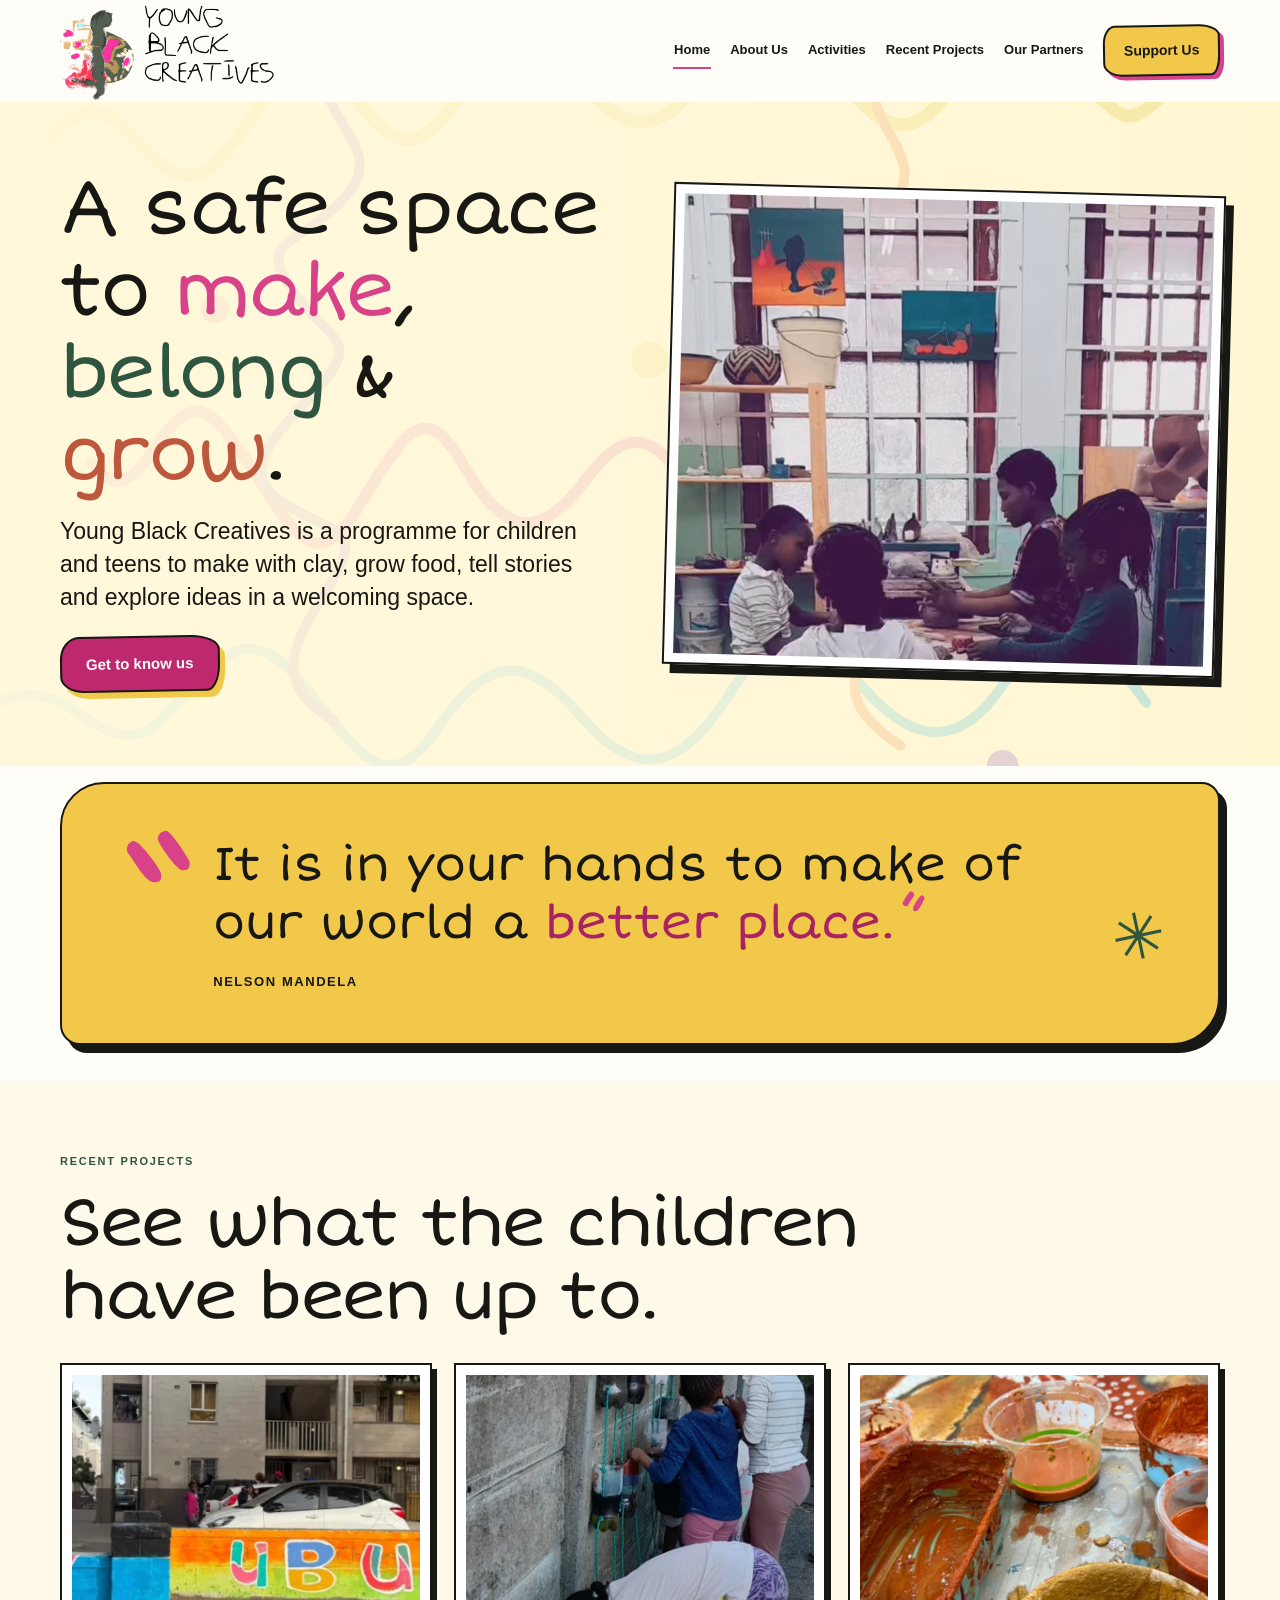
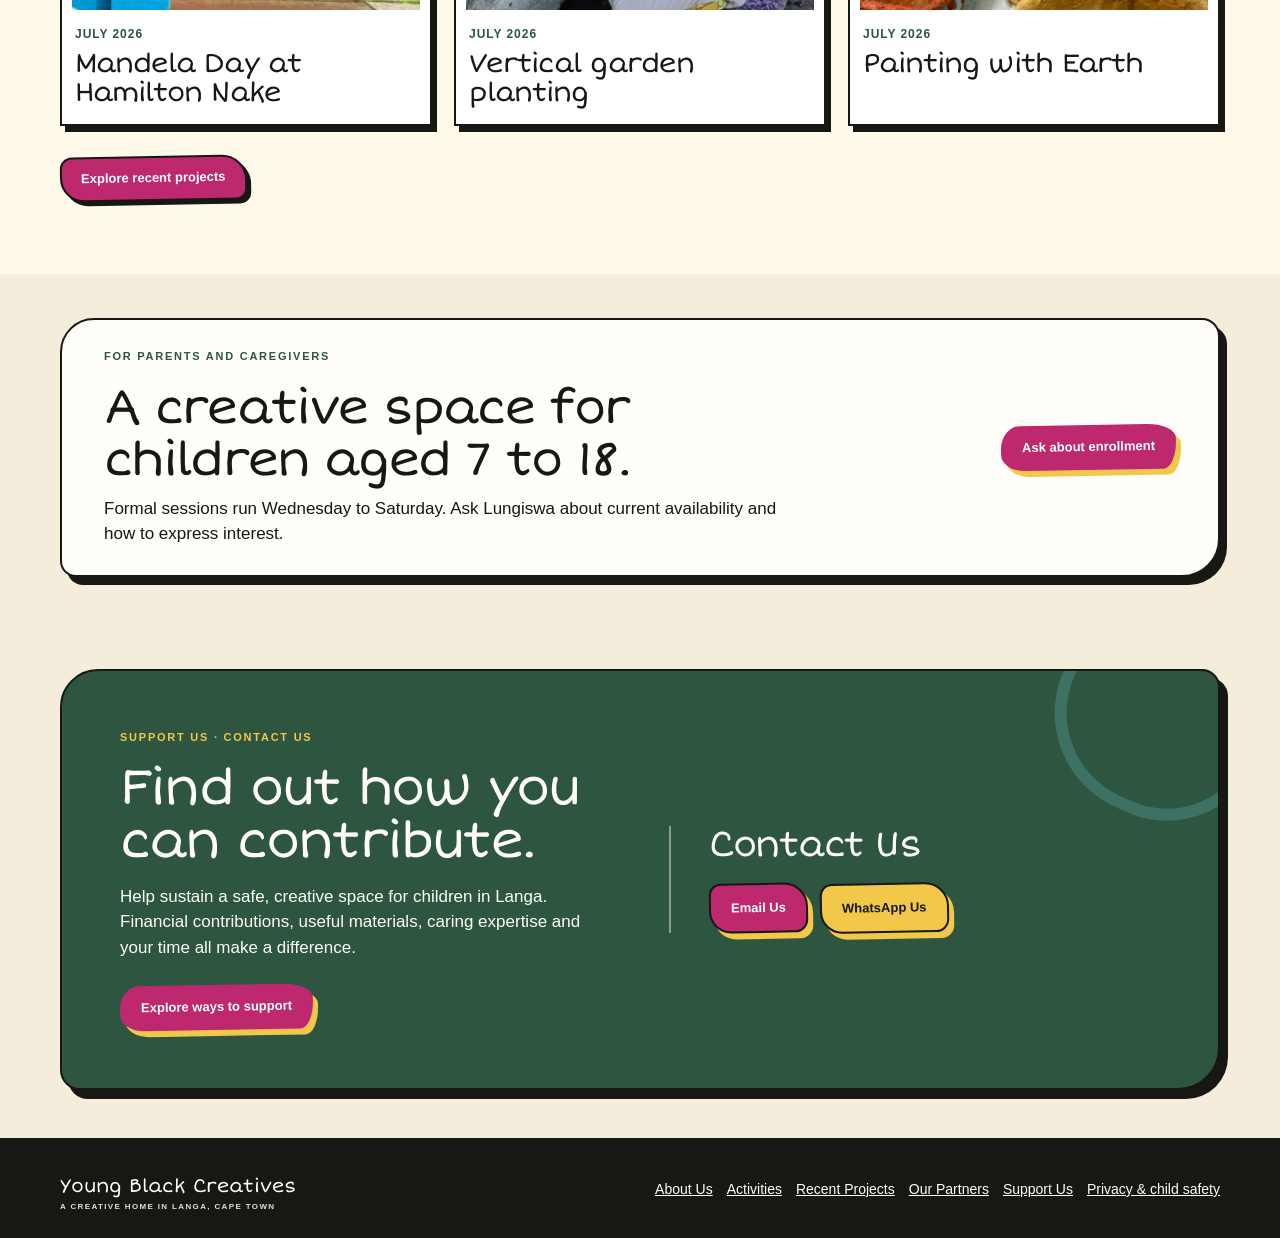
==== render-site/index.html @ 7b55ca9e "Improve child safety, access and family pathways" ====
<!doctype html>
<html lang="en">
<head>
<meta charset="utf-8">
<meta name="viewport" content="width=device-width, initial-scale=1">
<meta name="description" content="Young Black Creatives is a creative programme for children in Langa, Cape Town, exploring clay, gardening, art and storytelling.">
<meta name="theme-color" content="#fffdf7">
<title>A creative home in Langa | Young Black Creatives</title>
<link rel="stylesheet" href="site.css">
</head>
<body>
<a class="skip-link" href="#main-content">Skip to main content</a>
<header class="site-header">
<div class="wrap header-inner">
<a class="brand" href="/" aria-label="Young Black Creatives home"><img class="brand-logo" src="assets/young-black-creatives-logo.png" alt="Young Black Creatives"></a>
<nav class="nav" aria-label="Main navigation"><a class="nav-home" href="index.html" aria-label="Home" aria-current="page">Home</a>
<a href="about-us.html">About Us</a><a href="activities.html">Activities</a><a href="recent-projects.html">Recent Projects</a><a href="our-partners.html">Our Partners</a><a class="nav-cta" href="support-us.html">Support Us</a>
</nav>
</div>
</header>
<main id="main-content">
<section class="hero home-hero">
<div class="wrap hero-grid">
<div>

<h1>A safe space to <span class="make">make</span>, <span class="belong">belong</span> &amp; <span class="grow">grow</span>.</h1>
<p class="hero-lede">Young Black Creatives is a programme for children and teens to make with clay, grow food, tell stories and explore ideas in a welcoming space.</p>
<div class="button-row"><a class="button home-primary" href="about-us.html">Get to know us</a></div>
</div>
<figure class="home-feature-photo"><img src="assets/images/grounded-practice-studio.jpg" alt="Children working together on artwork around a studio table"></figure>
</div>
</section>
<section class="mandela-quote-section"><div class="wrap"><div class="mandela-quote-card"><span class="mandela-quote-mark" aria-hidden="true">“</span><blockquote><p>It is in your hands to make of our world a <span>better place.</span><span class="mandela-quote-end" aria-hidden="true">”</span></p><cite>Nelson Mandela</cite></blockquote><span class="mandela-quote-spark" aria-hidden="true">✳</span></div></div></section>
<section class="section home-projects">
<div class="wrap">
<p class="eyebrow">Recent projects</p>
<h2 class="section-title">See what the children have been up to.</h2>
<div class="home-project-grid">
<a class="home-project-card" href="recent-projects.html#mandela-day-2026">
<img src="assets/images/langa-community-mural.jpg" alt="Colorful UBU mural on a community wall in Langa">
<span class="home-project-date">July 2026</span><h3>Mandela Day at Hamilton Nake</h3>
</a>
<a class="home-project-card" href="recent-projects.html#vertical-garden-2026">
<img src="assets/images/vertical-garden.jpg" alt="Children working together on a vertical garden">
<span class="home-project-date">July 2026</span><h3>Vertical garden planting</h3>
</a>
<a class="home-project-card" href="recent-projects.html#mud-painting-2026">
<img src="assets/images/earth-paint-palette.jpg" alt="Bowls of earth pigments in ochre, rust, charcoal and yellow">
<span class="home-project-date">July 2026</span><h3>Painting with Earth</h3>
</a>
</div>
<a class="button home-project-link" href="recent-projects.html">Explore recent projects</a>
</div>
</section>
<section class="home-enrollment" aria-labelledby="home-enrollment-title"><div class="wrap home-enrollment-inner"><div><p class="eyebrow">For parents and caregivers</p><h2 id="home-enrollment-title">A creative space for children aged 7 to 18.</h2><p>Formal sessions run Wednesday to Saturday. Ask Lungiswa about current availability and how to express interest.</p></div><a class="button home-enrollment-button" href="mailto:lungijoeceramics@gmail.com?subject=Enquiry%20about%20joining%20the%20programme&amp;body=Hello%20Lungiswa%2C%0A%0AI%E2%80%99m%20interested%20in%20the%20programme%20for%20my%20child.%20Could%20you%20please%20share%20information%20about%20current%20availability%20and%20next%20steps%3F%0A%0AThank%20you.">Ask about enrollment</a></div></section>
<section class="universal-contact" id="contact"><div class="wrap contact-support-layout"><div class="contact-support-copy"><p class="eyebrow">Support Us · Contact Us</p><h2>Find out how you can contribute.</h2><p>Help sustain a safe, creative space for children in Langa. Financial contributions, useful materials, caring expertise and your time all make a difference.</p><a class="button contact-support-cta" href="support-us.html">Explore ways to support</a></div><div class="contact-support-details"><h3>Contact Us</h3><div class="contact-shortcuts"><a class="button contact-email-button" href="mailto:lungijoeceramics@gmail.com?subject=Young%20Black%20Creatives%20enquiry">Email Us</a><a class="button contact-whatsapp-button" href="https://wa.me/27678185313">WhatsApp Us</a></div></div></div></div></section>
</main>
<footer class="footer"><div class="wrap"><div class="footer-top"><div class="wordmark">Young Black Creatives<small>A creative home in Langa, Cape Town</small></div><nav class="footer-nav" aria-label="Footer navigation"><a href="about-us.html">About Us</a><a href="activities.html">Activities</a><a href="recent-projects.html">Recent Projects</a><a href="our-partners.html">Our Partners</a><a href="support-us.html">Support Us</a><a href="privacy-child-safety.html">Privacy &amp; child safety</a></nav></div></div></footer>
</body>
</html>
---- render-site/site.css ----
@font-face{font-family:'Short Stack';font-style:normal;font-weight:400;font-display:swap;src:url('assets/fonts/short-stack-regular.ttf') format('truetype')}
:root{--ink:#171713;--paper:#fffdf7;--leaf:#2d5540;--clay:#bd583d;--sun:#f2c84b;--berry:#d84288;--sky:#73c9d4;--purple:#8968b3;--aqua:#37b9b4;--orange:#ee8a37;--stroke:2px solid var(--ink)}*{box-sizing:border-box}html{scroll-behavior:smooth}body{margin:0;background:var(--paper);color:var(--ink);font:16px/1.65 Arial,sans-serif}h1,h2,h3,.wordmark,.hand{font-family:'Short Stack',cursive;font-weight:400;line-height:1.08}h1,h2,h3,p{margin-top:0}h1,h2,h3{letter-spacing:-.035em}.wrap{width:min(1160px,calc(100% - 48px));margin-inline:auto}.eyebrow{font-size:11px;line-height:1.5;font-weight:800;letter-spacing:.16em;text-transform:uppercase;color:var(--leaf);margin:0 0 17px}.site-header{position:relative;z-index:3;background:var(--paper);border-bottom:0}.header-inner{min-height:102px;display:flex;align-items:center;justify-content:space-between;gap:25px}.brand{display:flex;align-items:center;text-decoration:none;color:var(--ink);flex:none}.brand-logo{display:block;width:218px;max-width:100%;max-height:100px;height:auto;object-fit:contain}.wordmark{font-size:17px;line-height:.9}.wordmark small{display:block;font:800 8px/1.7 Arial,sans-serif;letter-spacing:.17em;text-transform:uppercase;margin-top:5px}.nav{display:flex;gap:18px;align-items:center;flex-wrap:wrap}.nav a{font-size:12px;font-weight:800;text-decoration:none;color:var(--ink);border-bottom:2px solid transparent;padding:6px 1px}.nav a:hover,.nav a:focus,.nav a[aria-current="page"]{border-color:var(--berry)}.nav .nav-cta{border:2px solid var(--ink);padding:8px 13px;border-radius:99px}.hero{position:relative;overflow:hidden;background:var(--paper) url('assets/doodle-pattern.svg') center/cover no-repeat;padding:75px 0 82px;isolation:isolate}.hero:before{content:"";position:absolute;z-index:-1;inset:0;background:linear-gradient(90deg,rgba(255,253,247,.97),rgba(255,253,247,.87) 58%,rgba(255,253,247,.5))}.hero-grid{display:grid;grid-template-columns:1.1fr .9fr;align-items:center;gap:32px}.hero h1{font-size:clamp(46px,7vw,84px);max-width:690px;margin:0 0 19px}.hero h1 .pink{color:var(--berry)}.hero h1 .green{color:var(--leaf)}.hero-lede{font:clamp(20px,2.4vw,27px)/1.42 Arial,sans-serif;max-width:620px}.quote{border-left:6px solid var(--berry);padding:7px 0 7px 17px;margin:27px 0 0;font:italic 18px/1.45 Arial,sans-serif}.quote cite{display:block;font:800 11px/1.7 Arial,sans-serif;letter-spacing:.13em;text-transform:uppercase;margin-top:6px}.button{display:inline-block;background:var(--ink);color:#fff;text-decoration:none;border:2px solid var(--ink);border-radius:99px;padding:12px 19px;font:800 13px/1.3 Arial,sans-serif;transition:transform .15s}.button:hover{transform:translateY(-2px)}.button.outline{background:transparent;color:var(--ink)}.button.sun{background:var(--sun);color:var(--ink)}.button-row{display:flex;gap:11px;flex-wrap:wrap;margin-top:23px}.section{padding:86px 0}.section-title{font-size:clamp(39px,5.7vw,68px);max-width:850px;margin:0 0 22px}.lead{font:clamp(19px,2.3vw,26px)/1.5 Arial,sans-serif;max-width:850px}.copy{max-width:790px}.scribble-band{background:#f5eddc;position:relative;overflow:hidden}.scribble-band:after{content:"";position:absolute;right:-60px;top:50px;width:210px;height:210px;border:9px solid var(--sky);border-radius:47% 53% 38% 62%;transform:rotate(16deg);opacity:.55;pointer-events:none}.three-cards{display:grid;grid-template-columns:repeat(3,1fr);gap:19px;margin-top:34px}.color-card{padding:24px;border:var(--stroke);box-shadow:5px 6px 0 var(--ink);min-height:210px}.color-card:nth-child(1){background:var(--sun);transform:rotate(-.7deg)}.color-card:nth-child(2){background:#b9d8aa;transform:rotate(.6deg)}.color-card:nth-child(3){background:#e9aaca;transform:rotate(-.4deg)}.color-card h3{font-size:23px;margin:0 0 10px}.color-card p{font-size:14px;line-height:1.55;margin:0}.card-symbol{font-size:32px;line-height:1;margin-bottom:14px}.photo-frame{border:7px solid white;box-shadow:7px 8px 0 var(--ink);background:white;transform:rotate(2deg);margin:0}.photo-frame img{width:100%;height:100%;object-fit:cover;display:block}.about-grid,.approach-grid,.partner-grid{display:grid;grid-template-columns:1fr .9fr;align-items:center;gap:48px}.about-grid .photo-frame img{height:380px}.highlight{background:var(--leaf);color:var(--paper)}.highlight .eyebrow{color:var(--sun)}.highlight .photo-frame{transform:rotate(-2deg)}.highlight .photo-frame img{height:355px}.highlight .section-title{max-width:700px}.feature-list{display:grid;gap:15px;margin:26px 0 0;padding:0;list-style:none}.feature-list li{border-left:4px solid var(--sun);padding:4px 0 4px 15px}.community-photo-grid,.gallery-grid{display:grid;grid-template-columns:repeat(3,1fr);gap:17px;margin-top:31px}.gallery-card{margin:0;border:var(--stroke);background:white;box-shadow:4px 5px 0 var(--ink)}.gallery-card img{display:block;width:100%;height:285px;object-fit:cover}.gallery-card figcaption{padding:11px 13px;font-size:13px;font-weight:700}.activities-list{display:grid;grid-template-columns:repeat(2,1fr);gap:16px;margin:30px 0}.activity-item{padding:21px;border:var(--stroke);background:#fff;box-shadow:4px 4px 0 var(--ink)}.activity-item:nth-child(4n+1){background:#fae9ac}.activity-item:nth-child(4n+2){background:#eec2d7}.activity-item:nth-child(4n+3){background:#c4e7e7}.activity-item:nth-child(4n+4){background:#d5dfb6}.activity-item h3{font-size:22px;margin:0 0 8px}.activity-item p{font-size:14px;margin:0}.quote-panel{background:var(--sun);padding:26px;border:var(--stroke);box-shadow:5px 6px 0 var(--ink);font:italic 19px/1.45 Arial,sans-serif}.partner-card{padding:22px;border:var(--stroke);background:white;box-shadow:4px 5px 0 var(--ink)}.partner-card h3{font-size:22px;margin:0 0 8px}.partner-card p{font-size:14px;margin:0}.support-grid{display:grid;grid-template-columns:repeat(3,1fr);gap:17px;margin:32px 0}.support-card{padding:25px 21px;border:var(--stroke);box-shadow:5px 6px 0 var(--ink);min-height:265px}.support-card:nth-child(1){background:#f4cf55}.support-card:nth-child(2){background:#9ed0cf}.support-card:nth-child(3){background:#e8a8ca}.support-card h3{font-size:24px;margin:0 0 11px}.support-card p{font-size:14px}.support-card ul{padding-left:18px;font-size:13px;line-height:1.55}.cta-band{padding:64px 0;background:var(--sky)}.cta-band h2{font-size:clamp(38px,5.7vw,65px);max-width:720px}.cta-band p{max-width:690px;font:20px/1.45 Arial,sans-serif}.footer{background:var(--ink);color:var(--paper);padding:40px 0 24px}.footer-top{display:flex;align-items:flex-start;justify-content:space-between;gap:28px}.footer .wordmark{font-size:19px}.footer .wordmark small{color:#e2dfd4}.footer-nav{display:flex;flex-wrap:wrap;gap:14px}.footer-nav a{color:var(--paper);font-size:12px}.footer-bottom{margin-top:28px;padding-top:17px;border-top:1px solid #6e6d65;font-size:11px;color:#d1d0c8}.contact-placeholder{font-size:13px;margin-top:14px}.page-hero{padding:65px 0 58px;background:#f5eddc url('assets/doodle-pattern.svg') center/cover no-repeat;position:relative;isolation:isolate}.page-hero:before{content:"";position:absolute;z-index:-1;inset:0;background:rgba(255,253,247,.78)}.page-hero h1{font-size:clamp(48px,7vw,82px);max-width:900px;margin:0 0 18px}.page-hero .lead{max-width:830px;margin-bottom:0}.photo-note{font-size:11px;color:#555;margin-top:19px}
@media(max-width:820px){.hero-grid,.about-grid,.approach-grid,.partner-grid{grid-template-columns:1fr;gap:24px}.hero{padding:56px 0}.three-cards,.support-grid{grid-template-columns:1fr}.color-card,.support-card{min-height:auto}.gallery-card img{height:230px}.community-photo-grid,.gallery-grid{grid-template-columns:repeat(2,1fr)}.gallery-card:last-child{grid-column:auto}.footer-top{flex-direction:column}.highlight .photo-frame{max-width:520px}.about-grid .photo-frame img,.highlight .photo-frame img{height:290px}}
@media(max-width:560px){.wrap{width:min(100% - 34px,560px)}.header-inner{padding:12px 0 15px;align-items:flex-start;flex-direction:column;gap:13px}.brand-logo{width:210px;max-width:min(210px,62vw)}.nav{gap:8px 14px}.nav a{font-size:11px}.hero h1{font-size:clamp(43px,13vw,68px)}.section{padding:66px 0}.three-cards{gap:15px}.activities-list{grid-template-columns:1fr}.community-photo-grid,.gallery-grid{grid-template-columns:1fr 1fr;gap:12px}.gallery-card img{height:190px}.gallery-card figcaption{font-size:11px;padding:9px}.page-hero{padding:50px 0 43px}.support-grid{gap:15px}.footer-nav{gap:10px}.cta-band{padding:54px 0}}
@media(prefers-reduced-motion:reduce){html{scroll-behavior:auto}.button{transition:none}}
.founder-section{background:#fffdf7}.founder-grid{display:grid;grid-template-columns:1.05fr .95fr;align-items:center;gap:54px}.founder-copy .section-title{font-size:clamp(40px,5.4vw,64px)}.founder-copy p:not(.eyebrow):not(.lead){max-width:690px}.founder-portraits{position:relative;min-height:520px}.founder-portrait{position:absolute;margin:0;padding:8px;background:#fff;border:2px solid var(--ink);box-shadow:7px 8px 0 var(--ink)}.founder-portrait img{display:block;width:100%;height:100%;object-fit:cover}.founder-portrait-main{inset:0 12% 8% 0;transform:rotate(-2deg)}.founder-portrait-main img{object-position:57% center}.founder-portrait-detail{width:39%;height:37%;right:0;bottom:0;transform:rotate(3deg)}.founder-portrait-detail img{object-position:center 35%}
@media(max-width:820px){.founder-grid{grid-template-columns:1fr;gap:30px}.founder-portraits{width:min(100%,580px);min-height:490px;margin-inline:auto}}
@media(max-width:560px){.founder-portraits{min-height:380px}.founder-portrait{padding:5px}.founder-portrait-main{inset:0 10% 8% 0}.founder-portrait-detail{width:42%;height:36%}}
.nav .nav-cta{background:var(--sun);padding:12px 19px;border:2px solid var(--ink);border-radius:9px 22px 9px 22px;box-shadow:3px 3px 0 var(--ink);font-size:14px}.nav .nav-cta:hover,.nav .nav-cta:focus{background:var(--berry);transform:translateY(-2px)}
.home-hero{background:var(--paper);padding:66px 0 74px}.home-hero:before{display:none}.home-hero .hero-grid{grid-template-columns:1fr 1fr;gap:56px}.home-hero h1{font-size:clamp(48px,6.2vw,76px)}.home-hero .hero-lede{font-size:clamp(19px,2vw,23px)}.home-primary{background:var(--berry);color:var(--ink);padding:16px 24px;font-size:15px;border-radius:9px 25px 9px 25px;box-shadow:4px 4px 0 var(--ink)}.home-primary:hover{background:var(--sun)}.home-feature-photo{margin:0;padding:9px;background:white;border:2px solid var(--ink);box-shadow:8px 9px 0 var(--ink);transform:rotate(1.5deg)}.home-feature-photo img{display:block;width:100%;height:clamp(310px,38vw,460px);object-fit:cover;object-position:center 38%}.home-purpose{padding-top:58px;padding-bottom:65px}.home-purpose .section-title{font-size:clamp(38px,5vw,58px)}.home-pillars{display:grid;grid-template-columns:repeat(3,1fr);gap:27px;margin:30px 0 20px}.home-pillars article{padding-top:15px;border-top:4px solid var(--berry)}.home-pillars article:nth-child(2){border-color:var(--sun)}.home-pillars article:nth-child(3){border-color:var(--leaf)}.home-pillars h3{font-size:24px;margin:0 0 8px}.home-pillars p{font-size:15px;line-height:1.55;margin:0}.text-link{display:inline-block;margin-top:7px;color:var(--ink);font-size:14px;font-weight:800;text-decoration-thickness:2px;text-underline-offset:4px}.text-link span{color:var(--berry);font-size:19px}.home-community{padding:48px 0;background:#f5eddc}.home-community-inner{display:grid;grid-template-columns:1fr 1fr auto;align-items:center;gap:30px}.home-community h2{font-size:clamp(31px,4vw,46px);margin:0}.home-community-inner>p{font-size:15px;margin:0}.home-community-link{background:var(--leaf);border-color:var(--leaf);white-space:nowrap}
.partner-feature{display:grid;grid-template-columns:.7fr 1.3fr;align-items:center;gap:36px;margin-top:38px}.partner-logo-card{display:flex;align-items:center;justify-content:center;min-height:180px;padding:20px;background:#fff;border:2px solid var(--ink);box-shadow:5px 6px 0 var(--ink)}.partner-logo-card img{display:block;width:100%;max-width:300px;height:auto}.partner-feature-copy h3{font-size:30px;margin-bottom:12px}.partner-feature-copy p:last-child{margin-bottom:0}.partner-visit-photos{display:grid;grid-template-columns:repeat(2,1fr);gap:18px;margin-top:28px}.partner-visit-photos .gallery-card img{height:320px}
@media(max-width:820px){.home-hero .hero-grid{grid-template-columns:1fr;gap:34px}.home-feature-photo{width:min(100%,580px);margin-inline:auto}.home-feature-photo img{height:390px}.home-community-inner{grid-template-columns:1fr;gap:15px}.home-community-link{justify-self:start}.partner-feature{grid-template-columns:1fr;gap:24px}.partner-logo-card{width:min(100%,420px);min-height:145px}.partner-visit-photos .gallery-card img{height:260px}}
@media(max-width:560px){.home-hero{padding:46px 0 54px}.home-feature-photo img{height:310px}.home-pillars{grid-template-columns:1fr;gap:17px}.home-pillars article{padding-top:12px}.home-community{padding:38px 0}.partner-visit-photos{grid-template-columns:1fr}.partner-visit-photos .gallery-card img{height:280px}.nav .nav-cta{padding:10px 15px}}
.home-hero{background:#fff4c9 url('assets/doodle-pattern.svg') center/cover no-repeat}.home-hero:before{display:block;background:linear-gradient(90deg,rgba(255,248,220,.94),rgba(255,248,220,.82) 55%,rgba(255,248,220,.5))}
.founder-section{background:linear-gradient(rgba(255,249,231,.88),rgba(255,249,231,.88)),url('assets/doodle-pattern.svg') center/cover no-repeat}.founder-source{font-size:13px;font-weight:700}.founder-source a{color:var(--leaf);text-underline-offset:4px}
.activity-feature{padding:54px 0;background:linear-gradient(rgba(248,229,236,.86),rgba(248,229,236,.86)),url('assets/doodle-pattern.svg') center/cover no-repeat}.activity-feature-grid{display:grid;grid-template-columns:.85fr 1.15fr;align-items:center;gap:45px}.activity-feature-photo{margin:0;padding:9px;background:#fff;border:2px solid var(--ink);box-shadow:7px 8px 0 var(--ink);transform:rotate(-2deg)}.activity-feature-photo img{display:block;width:100%;max-height:430px;object-fit:cover}.activity-feature h2{font-size:clamp(36px,5vw,58px);margin:0 0 14px}.activity-feature p:last-child{font-size:17px;max-width:580px;margin:0}
.practice-cards{display:grid;grid-template-columns:repeat(2,1fr);gap:22px;margin-top:32px}.practice-card{overflow:hidden;background:#fff;border:2px solid var(--ink);box-shadow:5px 6px 0 var(--ink);transform:rotate(-.4deg)}.practice-card:nth-child(2){background:#f9dfec;transform:rotate(.5deg)}.practice-card figure{height:230px;margin:0;border-bottom:2px solid var(--ink);overflow:hidden}.practice-card figure img{width:100%;height:100%;object-fit:cover;display:block}.practice-card>div{padding:21px}.practice-card h3{font-size:25px;margin:0 0 9px}.practice-card p{font-size:15px;line-height:1.55;margin:0}
.support-card-photo{height:160px;margin:-25px -21px 20px;overflow:hidden;border-bottom:2px solid var(--ink)}.support-card-photo img{display:block;width:100%;height:100%;object-fit:cover;transition:transform .35s}.support-card:hover .support-card-photo img{transform:scale(1.04)}.support-card{overflow:hidden}.support-contact{background:var(--leaf);color:var(--paper)}.support-contact .eyebrow{color:var(--sun)}.support-contact .button{background:var(--sun);color:var(--ink);border-color:var(--ink)}
.partner-feature{padding:24px;background:linear-gradient(rgba(244,230,215,.9),rgba(244,230,215,.9)),url('assets/doodle-pattern.svg') center/cover no-repeat;border:2px solid var(--ink);box-shadow:5px 6px 0 var(--ink)}.partner-logo-card{box-shadow:none}.partner-feature-copy .eyebrow{color:#8d4b34}
@media(max-width:820px){.activity-feature-grid{grid-template-columns:1fr;gap:28px}.activity-feature-photo{width:min(100%,520px);margin-inline:auto}.practice-cards{grid-template-columns:1fr}.practice-card figure{height:260px}}
@media(max-width:560px){.activity-feature{padding:42px 0}.activity-feature-photo img{max-height:350px}.practice-card figure{height:220px}.support-card-photo{height:185px}}

/* Recent projects timeline */
.activity-path { padding-top: 1rem; }
.activity-path-inner { display:flex; align-items:center; justify-content:space-between; gap:2rem; padding:2.2rem; border-radius:2rem 1rem 2rem 1rem; background:var(--pink, #e83d97); color:#201b1b; }
.activity-path-inner h2 { max-width:32rem; margin:.2rem 0 .7rem; font-size:clamp(1.8rem,3.6vw,2.8rem); }
.activity-path-inner p { max-width:38rem; margin:0; }
.activity-path-inner .button { flex:0 0 auto; background:#fffdf7; color:#201b1b; }
.timeline-hero { background:linear-gradient(110deg, #fff3c4 0 53%, #f5cbe0 53%); }
.timeline-section { padding-bottom:2rem; }
.timeline-intro { max-width:45rem; margin:0 auto 3.5rem; text-align:center; }
.project-timeline { position:relative; display:grid; gap:2.7rem; }
.project-timeline::before { position:absolute; top:1rem; bottom:1rem; left:50%; width:3px; border-radius:3px; background:linear-gradient(#e83d97,#e6b84f,#4f6957,#55bfc0); content:""; transform:translateX(-50%); }
.timeline-entry { position:relative; display:grid; grid-template-columns:1fr 1fr; align-items:center; min-height:18rem; }
.timeline-date { z-index:1; grid-column:1; grid-row:1; justify-self:end; margin-right:-1.2rem; padding:.7rem 1rem; border:3px solid #fffdf7; border-radius:2rem; background:#e83d97; color:#201b1b; font-weight:800; letter-spacing:.08em; box-shadow:0 0 0 2px #e83d97; }
.timeline-card { grid-column:2; grid-row:1; display:grid; grid-template-columns:minmax(10rem,.8fr) minmax(15rem,1.2fr); overflow:hidden; border:1px solid #e9dfd2; border-radius:1.2rem 2rem 1.2rem 2rem; background:#fffdf7; box-shadow:0 12px 35px #4e3b2314; }
.timeline-image { margin:0; min-height:18rem; }
.timeline-image img { width:100%; height:100%; min-height:18rem; object-fit:cover; }
.timeline-copy { align-self:center; padding:1.4rem; }
.timeline-copy h3 { margin:.1rem 0 .6rem; font-size:1.55rem; }
.timeline-copy p { margin:.5rem 0; }
.timeline-entry:nth-child(even) .timeline-date { grid-column:2; justify-self:start; margin-left:-1.2rem; margin-right:0; background:#f4cb59; box-shadow:0 0 0 2px #f4cb59; }
.timeline-entry:nth-child(even) .timeline-card { grid-column:1; }
.timeline-tags { display:flex; flex-wrap:wrap; gap:.45rem; margin-top:1rem; }
.timeline-tags span { display:inline-block; padding:.32rem .65rem; border-radius:2rem; background:#dbf0e7; font-size:.78rem; font-weight:700; }
.timeline-entry:nth-child(3n) .timeline-date { background:#65c7c3; box-shadow:0 0 0 2px #65c7c3; }
.timeline-gallery { background:#f9f2e5; }
.partner-spotlight { display:grid; grid-template-columns:minmax(10rem,.65fr) 1.35fr; align-items:center; gap:2rem; max-width:52rem; margin:2rem auto; padding:1.5rem; border-radius:1.5rem; background:#fff8e6; }
.partner-spotlight h3 { margin:.1rem 0 .5rem; }
@media (max-width:800px) {
  .activity-path-inner { align-items:flex-start; flex-direction:column; }
  .project-timeline::before { left:1rem; }
  .timeline-entry { display:block; padding-left:2.4rem; }
  .timeline-date { display:table; margin:0 0 .8rem -.35rem; }
  .timeline-card { grid-template-columns:1fr; }
  .timeline-image,.timeline-image img { height:15rem; min-height:15rem; }
}
@media (max-width:560px) {
  .partner-spotlight { grid-template-columns:1fr; }
  .partner-spotlight .partner-logo-card { max-width:15rem; }
}

.about-approach { background:linear-gradient(rgba(255,243,196,.84),rgba(255,243,196,.84)),url('assets/doodle-pattern.svg') center/cover no-repeat; }
.about-approach-intro { max-width:52rem; margin:0 auto 2.5rem; }
.about-approach .practice-card:nth-child(2) { transform:rotate(.5deg); }

.partner-paths { background:linear-gradient(rgba(245,237,220,.93),rgba(245,237,220,.93)),url('assets/doodle-pattern.svg') center/cover no-repeat; }
.partner-path-grid { display:grid; grid-template-columns:repeat(2,minmax(0,1fr)); gap:24px; margin-top:32px; }
.partner-path-card { position:relative; padding:30px; border:2px solid var(--ink); box-shadow:6px 7px 0 var(--ink); }
.partner-path-individual { background:#f1c7dc; transform:rotate(-.5deg); }
.partner-path-corporate { background:#f4cf55; transform:rotate(.5deg); }
.partner-path-card h3 { font-size:clamp(25px,3vw,34px); margin:0 0 12px; }
.partner-path-card p { max-width:34rem; }
.partner-path-card ul { margin:1rem 0 0; padding-left:1.2rem; }
.partner-path-card li { padding:.32rem 0; }
.partner-path-mark { display:inline-flex; align-items:center; justify-content:center; width:42px; height:42px; margin-bottom:13px; border:2px solid var(--ink); border-radius:50%; background:#fffdf7; font-size:24px; }
.partner-contact { background:var(--leaf); color:var(--paper); }
.partner-contact .eyebrow { color:var(--sun); }
.partner-contact .button { margin:0 .55rem .5rem 0; background:var(--sun); color:var(--ink); border-color:var(--ink); }
.partner-contact .partner-phone { background:#f1c7dc; }
.partner-contact-links { display:flex; flex-wrap:wrap; margin-top:1.3rem; }
.partner-contact-detail { margin:.7rem 0 0; font-size:14px!important; }
.partner-contact-detail a { color:var(--paper); }
@media(max-width:700px) { .partner-path-grid { grid-template-columns:1fr; } .partner-path-card { transform:none; } }

.support-hero { background:linear-gradient(105deg,#fff3c4 0 59%,#d9eeeb 59%); }
.support-hero-grid { display:grid; grid-template-columns:1.1fr .9fr; align-items:center; gap:48px; }
.support-hero h1 { max-width:700px; }
.support-hero-button { margin-top:1rem; background:var(--berry); color:var(--ink); border-radius:10px 24px 10px 24px; box-shadow:4px 4px 0 var(--ink); }
.support-hero-photo,.support-picker-photo { margin:0; padding:9px; background:#fff; border:2px solid var(--ink); box-shadow:7px 8px 0 var(--ink); transform:rotate(1.5deg); }
.support-hero-photo img { display:block; width:100%; height:350px; object-fit:cover; }
.support-options { padding-top:62px; }
.support-card { padding-bottom:23px; }
.support-card details { margin-top:1rem; padding-top:.7rem; border-top:1px solid #28251e66; }
.support-card summary { cursor:pointer; font-weight:800; font-size:13px; }
.support-card details ul { margin-bottom:0; }
.support-note { max-width:790px; margin-top:24px; font-size:14px; }
.support-picker-section { background:#f5eddc; }
.support-picker-layout { display:grid; grid-template-columns:1fr .8fr; gap:50px; align-items:center; }
.support-picker { display:grid; grid-template-columns:1fr auto; gap:10px 14px; align-items:end; max-width:670px; margin:25px 0; }
.support-picker label { grid-column:1 / -1; font-weight:800; }
.support-picker select { min-width:0; width:100%; padding:13px 15px; border:2px solid var(--ink); border-radius:8px; background:#fffdf7; color:var(--ink); font:16px Arial,sans-serif; }
.support-picker .button { cursor:pointer; }
.support-suggestion { max-width:670px; padding:22px; border:2px solid var(--ink); background:#fffdf7; box-shadow:5px 6px 0 var(--ink); }
.support-suggestion h3 { font-size:25px; margin:0 0 10px; }
.support-suggestion p { font-size:15px; }
.suggestion-contact { background:var(--berry); color:var(--ink); }
.support-picker-photo { transform:rotate(-1.5deg); }
.support-picker-photo img { display:block; width:100%; height:410px; object-fit:cover; }
.support-contact-links { display:flex; flex-wrap:wrap; gap:10px; margin-top:1.2rem; }
.support-contact .support-phone { background:#e9aaca; color:var(--ink); }
.support-email { margin:1rem 0 0!important; font-size:14px!important; }
.support-email a { color:var(--paper); }
@media(max-width:820px) { .support-hero-grid,.support-picker-layout { grid-template-columns:1fr; gap:30px; }.support-hero-photo,.support-picker-photo { width:min(100%,600px); margin-inline:auto; }.support-picker-photo img { height:350px; } }
@media(max-width:560px) { .support-hero { background:#fff3c4; }.support-hero-photo img,.support-picker-photo img { height:270px; }.support-picker { grid-template-columns:1fr; }.support-picker label { grid-column:auto; }.support-contact-links { align-items:flex-start; flex-direction:column; } }
.home-hero h1 .make { color:var(--berry); }
.home-hero h1 .belong { color:var(--leaf); }
.home-hero h1 .grow { color:var(--clay); }

.mandela-quote-section { padding:16px 0 36px; background:var(--paper); }
.mandela-quote-card { position:relative; display:grid; grid-template-columns:auto 1fr auto; align-items:center; gap:1.2rem; overflow:hidden; padding:clamp(25px,5vw,52px); border:2px solid var(--ink); border-radius:44px 18px 48px 20px; background:var(--sun); box-shadow:7px 8px 0 var(--ink); }
.mandela-quote-mark { align-self:start; color:var(--berry); font:clamp(90px,13vw,160px)/.8 'Short Stack',cursive; }
.mandela-quote-card blockquote { position:relative; z-index:1; margin:0; }
.mandela-quote-card blockquote p { max-width:850px; margin:0 0 20px; font:clamp(25px,4vw,48px)/1.22 'Short Stack',cursive; }
.mandela-quote-card blockquote p span { color:#a92363; text-decoration:none; }
.mandela-quote-card cite { display:block; font:800 13px/1.4 Arial,sans-serif; letter-spacing:.12em; text-transform:uppercase; font-style:normal; }
.mandela-quote-spark { align-self:end; color:var(--leaf); font-size:clamp(34px,5vw,64px); transform:rotate(-12deg); }
@media(max-width:600px) { .mandela-quote-section { padding:8px 0 25px; }.mandela-quote-card { grid-template-columns:auto 1fr; gap:.5rem; padding:25px 20px; border-radius:30px 14px 32px 16px; }.mandela-quote-mark { font-size:76px; }.mandela-quote-spark { grid-column:2; justify-self:end; font-size:30px; margin-top:-1.6rem; } }

.home-support-section { padding:42px 0 66px; background:#f5eddc; }
.home-support-box { position:relative; display:flex; align-items:center; justify-content:space-between; gap:2rem; overflow:hidden; padding:clamp(28px,5vw,52px); border:2px solid var(--ink); border-radius:38px 18px 42px 20px; background:var(--sun); box-shadow:7px 8px 0 var(--ink); }
.home-support-box:after { position:absolute; right:21%; top:-65px; width:185px; height:185px; border:12px solid #d8428833; border-radius:45% 55% 62% 38%; content:""; transform:rotate(22deg); pointer-events:none; }
.home-support-box>div { position:relative; z-index:1; max-width:700px; }
.home-support-box .eyebrow { margin-bottom:10px; }
.home-support-box h2 { margin:0 0 12px; font-size:clamp(30px,4.5vw,52px); }
.home-support-box p:not(.eyebrow) { max-width:700px; margin:0; font-size:17px; }
.home-support-button { position:relative; z-index:1; flex:none; background:#b92e70; border-color:#8a1f54; color:#fff; padding:15px 22px; white-space:nowrap; }
.home-support-button:hover { background:#a92363; color:#fff; }
@media(max-width:760px) { .home-support-box { align-items:flex-start; flex-direction:column; gap:1.4rem; }.home-support-box:after { right:-30px; } }
.timeline-image-collage { display:grid; grid-template-columns:1.15fr .85fr; grid-template-rows:1fr 1fr; gap:5px; overflow:hidden; background:#f5eddc; }
.timeline-image-collage img { display:block; width:100%; height:100%; min-height:0; object-fit:cover; }
.timeline-image-collage img:first-child { grid-column:1; grid-row:1 / span 2; }
.timeline-image-collage img:nth-child(2) { grid-column:2; grid-row:1; }
.timeline-image-collage img:nth-child(3) { grid-column:2; grid-row:2; }
@media(max-width:800px) { .timeline-image-collage { height:17rem!important; min-height:17rem!important; } }
.timeline-image-pair { display:grid; grid-template-columns:1fr 1fr; height:18rem; min-height:18rem; overflow:hidden; }
.timeline-image-pair img { display:block; width:100%; height:18rem; min-height:0; object-fit:cover; }
.timeline-image-collage { height:18rem; min-height:18rem; }
@media(max-width:800px) { .timeline-image-pair { height:15rem; min-height:15rem; }.timeline-image-pair img { height:15rem; }.timeline-image-collage { height:17rem; min-height:17rem; } }

/* Hand-cut, colorful CTA shapes to echo the studio's playful visual language. */
.button {
  position:relative;
  border-radius:19px 29px 13px 24px / 23px 14px 27px 16px;
  box-shadow:5px 6px 0 var(--sun);
  transform:rotate(-1deg);
  transition:transform .18s ease, box-shadow .18s ease, background-color .18s ease;
}
.button:hover { transform:translateY(-2px) rotate(1deg); box-shadow:6px 7px 0 var(--berry); }
.button.sun { box-shadow:5px 6px 0 var(--berry); }
.button.sun:hover { box-shadow:6px 7px 0 var(--leaf); }
.home-primary,.support-hero-button,.suggestion-contact {
  border-radius:19px 29px 13px 24px / 23px 14px 27px 16px;
  box-shadow:5px 6px 0 var(--sun);
  color:#fff;
}
.home-primary:hover,.support-hero-button:hover,.suggestion-contact:hover { background:#a92363; box-shadow:6px 7px 0 var(--leaf); color:#fff; }
.nav .nav-cta { border-radius:12px 21px 9px 19px / 18px 11px 20px 13px; box-shadow:4px 4px 0 var(--berry); transform:rotate(-1deg); }
.nav .nav-cta:hover,.nav .nav-cta:focus { color:#fff; transform:translateY(-2px) rotate(1deg); box-shadow:5px 5px 0 var(--leaf); }
.button:focus-visible,.nav .nav-cta:focus-visible { outline:3px solid var(--leaf); outline-offset:5px; }
@media(prefers-reduced-motion:reduce) { .button,.nav .nav-cta { transition:none; } }
.skip-link { position:absolute; z-index:100; top:12px; left:12px; padding:12px 18px; transform:translateY(-160%); border:2px solid var(--ink); border-radius:10px 18px 8px 16px; background:var(--sun); color:var(--ink); font-weight:800; }
.skip-link:focus { transform:translateY(0); }
a:focus-visible,button:focus-visible,summary:focus-visible,select:focus-visible { outline:3px solid var(--leaf); outline-offset:4px; }
.nav a { font-size:13px; }
.footer-nav a { font-size:14px; }
.activity-item h3 { font-size:24px; }
.activity-item p { font-size:16px; line-height:1.7; }
.support-card p { font-size:16px; line-height:1.65; }
.support-card summary { font-size:15px; }
.support-card ul { font-size:15px; line-height:1.65; }
.support-note { font-size:16px; line-height:1.65; }
.about-principles { margin-top:34px; }
.about-principles .color-card { min-height:235px; }
.about-work-grid { display:grid; grid-template-columns:1.05fr .95fr; align-items:center; gap:52px; }
.about-work-photo { margin:0; padding:9px; background:#fff; border:2px solid var(--ink); box-shadow:7px 8px 0 var(--ink); transform:rotate(1.5deg); }
.about-work-photo img { display:block; width:100%; height:420px; object-fit:cover; }
.about-approach-intro .button { margin-top:10px; }
@media(max-width:820px) { .about-work-grid { grid-template-columns:1fr; gap:32px; }.about-work-photo { width:min(100%,600px); margin-inline:auto; }.about-work-photo img { height:360px; } }
@media(max-width:760px) { .about-principles { grid-template-columns:1fr; }.about-principles .color-card { min-height:0; } }

.founder-interview{display:grid;grid-template-columns:minmax(0,.8fr) minmax(0,1.2fr);align-items:center;gap:32px;margin-top:56px;padding:28px;background:#fff;border:2px solid var(--ink);border-radius:28px;box-shadow:7px 8px 0 var(--ink)}
.founder-interview-copy .section-title{margin-bottom:12px}
.founder-interview-video{display:block;width:100%;max-height:560px;aspect-ratio:16/9;object-fit:contain;background:#171717;border-radius:20px}
@media(max-width:820px){.founder-interview{grid-template-columns:1fr;gap:18px;margin-top:36px;padding:18px}.founder-interview-video{aspect-ratio:16/9}}

.home-projects{background:#fff9e9;padding-top:72px;padding-bottom:74px}
.home-projects .section-title{margin-bottom:30px}
.home-project-grid{display:grid;grid-template-columns:repeat(3,minmax(0,1fr));gap:22px}
.home-project-card{display:block;padding:10px 10px 16px;background:#fff;border:2px solid var(--ink);color:var(--ink);text-decoration:none;box-shadow:5px 6px 0 var(--ink);transition:transform .16s,box-shadow .16s}
.home-project-card:hover{transform:translateY(-4px);box-shadow:7px 10px 0 var(--ink)}
.home-project-card:focus-visible{outline:4px solid var(--berry);outline-offset:4px}
.home-project-card img{display:block;width:100%;height:235px;object-fit:cover}
.home-project-date{display:block;margin:15px 3px 4px;color:var(--leaf);font-size:12px;font-weight:800;letter-spacing:.08em;text-transform:uppercase}
.home-project-card h3{margin:0 3px;font-size:clamp(20px,2.3vw,27px)}
.home-project-link{margin-top:30px;background:var(--berry);color:#fff;border-color:var(--ink);border-radius:12px 25px 11px 24px;box-shadow:4px 4px 0 var(--ink)}
@media(max-width:820px){.home-project-grid{grid-template-columns:repeat(2,minmax(0,1fr))}.home-project-card img{height:210px}}
@media(max-width:560px){.home-project-grid{grid-template-columns:1fr;gap:17px}.home-project-card img{height:250px}.home-projects{padding-top:56px;padding-bottom:58px}}

.activity-path-inner{background:#a52360;color:#fff}
.activity-path-inner .eyebrow,.activity-path-inner h2,.activity-path-inner p{color:#fff}
.activity-path-inner .button{background:var(--sun);color:var(--ink);border-color:var(--ink)}
.activity-path-inner .button:hover{background:#f7d96c}

/* Dated project photo archive and accessible full-size viewer */
.project-photo-gallery{background:#f9f2e5}
.gallery-intro{margin-top:-8px;margin-bottom:30px}
.project-photo-grid{display:grid;grid-template-columns:repeat(4,minmax(0,1fr));gap:22px}
.project-photo-card{margin:0;background:#fff;border:2px solid var(--ink);box-shadow:5px 5px 0 var(--ink);transform:rotate(-.35deg)}
.project-photo-card:nth-child(3n+2){transform:rotate(.45deg)}
.project-photo-link{display:block;position:relative;overflow:hidden;background:#e9e1d2;aspect-ratio:4/3}
.project-photo-link img{display:block;width:100%;height:100%;object-fit:cover;transition:transform .25s ease}
.project-photo-link:hover img,.project-photo-link:focus-visible img{transform:scale(1.045)}
.photo-expand{position:absolute;right:9px;bottom:9px;border-radius:4px;background:var(--berry);color:#fff;padding:7px 10px;font:700 12px/1.2 Arial,sans-serif}
.project-photo-card figcaption{display:grid;gap:5px;padding:13px 14px 16px}
.project-photo-card figcaption time,.lightbox-caption time{font:800 11px/1.3 Arial,sans-serif;letter-spacing:.1em;text-transform:uppercase;color:var(--leaf)}
.project-photo-card figcaption strong{font-size:17px;line-height:1.2}
.project-photo-card figcaption span{font:13px/1.4 Arial,sans-serif;color:#45443e}
.project-photo-link:focus-visible,.lightbox-close:focus-visible,.lightbox-step:focus-visible{outline:4px solid #1769aa;outline-offset:3px;z-index:1}
.photo-lightbox{width:min(96vw,1200px);max-width:none;max-height:96vh;padding:12px;background:#171713;color:#fff;border:3px solid #fff;box-shadow:0 15px 70px #0009}
.photo-lightbox::backdrop{background:#10100ee8}
.lightbox-toolbar{display:flex;justify-content:flex-end}
.lightbox-close,.lightbox-step{font:700 15px/1 Arial,sans-serif;border:2px solid white;background:var(--berry);color:#fff;cursor:pointer;min-width:48px;min-height:48px}
.lightbox-close{padding:0 15px;border-radius:18px}
.lightbox-stage{display:grid;grid-template-columns:54px minmax(0,1fr) 54px;align-items:center;gap:8px}
.lightbox-image{display:block;max-width:100%;max-height:76vh;width:auto;height:auto;object-fit:contain;margin:auto}
.lightbox-step{border-radius:50%;font-size:28px}
.lightbox-caption{display:grid;gap:5px;max-width:800px;margin:12px auto 4px;text-align:center}
.lightbox-caption time{color:#f4cf55}
.lightbox-caption strong{font:700 20px/1.3 Arial,sans-serif}
.lightbox-caption span{font:14px/1.45 Arial,sans-serif;color:#f1eee5}
@media(max-width:900px){.project-photo-grid{grid-template-columns:repeat(3,minmax(0,1fr))}}
@media(max-width:620px){.project-photo-grid{grid-template-columns:repeat(2,minmax(0,1fr));gap:15px}.project-photo-card figcaption{padding:10px}.project-photo-card figcaption strong{font-size:15px}.project-photo-card figcaption span{font-size:12px}.photo-lightbox{padding:8px}.lightbox-stage{grid-template-columns:42px minmax(0,1fr) 42px;gap:4px}.lightbox-step{min-width:40px;min-height:40px;font-size:24px}.lightbox-image{max-height:72vh}}
@media(max-width:390px){.project-photo-grid{grid-template-columns:1fr}}
@media(prefers-reduced-motion:reduce){.project-photo-link img{transition:none}}

/* Partner page: visual story first, then the wider network */
.partners-honest{background:#fffdf7}
.partners-section-heading{max-width:850px;margin:0 auto 32px;text-align:center}
.partners-section-heading .section-title{margin-inline:auto}
.partners-section-heading .copy{margin-inline:auto}
.honest-photo-grid{display:grid;grid-template-columns:1.15fr .85fr;grid-template-rows:repeat(2,minmax(190px,1fr));gap:16px;max-width:1000px;margin:auto}
.partner-photo{margin:0;position:relative;overflow:hidden;min-height:205px;background:#e8dfd2;border:3px solid #fff;box-shadow:5px 6px 0 var(--ink)}
.partner-photo-wide{grid-row:span 2}
.partner-photo img{display:block;width:100%;height:100%;min-height:205px;object-fit:cover}
.partner-photo-wide img{min-height:430px}
.partner-photo figcaption{position:absolute;left:12px;bottom:12px;padding:8px 12px;border-radius:4px;background:#171713e8;color:#fff;font:700 13px/1.3 Arial,sans-serif}
.honest-logo-tile{display:flex;align-items:center;justify-content:center;flex-direction:column;gap:12px;margin:0;padding:20px;background:#f4e6d7;border:2px solid var(--ink);box-shadow:5px 6px 0 var(--ink);text-align:center}
.honest-logo-tile img{display:block;max-width:220px;width:70%;height:auto}
.honest-logo-tile span{font:700 13px/1.4 Arial,sans-serif}
.partners-story-link{display:table;margin:32px auto 0;background:var(--berry);border-color:var(--berry);color:#fff}
.partners-network{background:#f7f0e4}
.partners-intro{margin-bottom:32px}
.partners-card-grid{display:grid;grid-template-columns:repeat(3,minmax(0,1fr));gap:22px;align-items:stretch}
.network-card{display:flex;flex-direction:column;min-width:0;background:#fff;border:2px solid var(--ink);box-shadow:5px 6px 0 var(--ink);overflow:hidden;transform:rotate(-.25deg)}
.network-card:nth-child(3n+2){transform:rotate(.35deg)}
.network-card>img{display:block;width:100%;height:210px;object-fit:cover}
.network-card-copy{padding:20px 21px 23px;flex:1}
.network-card-copy .eyebrow{margin-bottom:9px}
.network-card-copy h3{font-size:25px;line-height:1.12;margin:0 0 10px}
.network-card-copy p:not(.eyebrow){font:15px/1.55 Arial,sans-serif;margin:0 0 14px}
.network-card-copy a{display:inline-block;color:#174c3a;font:700 13px/1.4 Arial,sans-serif;text-decoration-thickness:2px;text-underline-offset:3px}
.network-card-stage{background:#f1c7dc}
.partner-symbol{display:inline-flex;align-items:center;justify-content:center;width:44px;height:44px;margin-bottom:12px;border-radius:50%;background:#fff;border:2px solid var(--ink);font-size:26px}
.network-card-art{display:flex;align-items:center;justify-content:center;gap:10px;min-height:144px;background:linear-gradient(130deg,#f4cf55 0 34%,#d84288 34% 67%,#9ed0cf 67%);font:900 clamp(18px,2vw,27px)/1 Arial,sans-serif;letter-spacing:.03em;color:#171713;text-shadow:2px 2px #fff}
.partner-note{margin:28px 0 0;font:13px/1.5 Arial,sans-serif;color:#55534c}
@media(max-width:900px){.partners-card-grid{grid-template-columns:repeat(2,minmax(0,1fr))}}
@media(max-width:620px){.honest-photo-grid{grid-template-columns:1fr;grid-template-rows:auto}.partner-photo-wide{grid-row:auto}.partner-photo-wide img{min-height:260px}.honest-photo-grid .partner-photo:not(.partner-photo-wide) img{height:250px}.honest-logo-tile{min-height:160px}.partners-card-grid{grid-template-columns:1fr}.network-card{transform:none}.network-card>img{height:240px}}

/* Interactive support chooser */
.support-steps{display:flex;gap:12px;flex-wrap:wrap;margin:24px 0 18px;font:700 12px/1.3 Arial,sans-serif;color:#77756d}
.support-steps span{display:flex;align-items:center;gap:8px;padding:8px 12px;border:1px solid #c9c4b8;border-radius:3px;background:#fffdf7}
.support-steps b{font-weight:700}
.support-steps .support-step-active{background:var(--leaf);border-color:var(--leaf);color:#fff}
.support-choice-set{border:0;padding:0;margin:0}
.support-choice-set legend{font-weight:800;margin-bottom:12px}
.support-choice-grid{display:grid;grid-template-columns:repeat(2,minmax(0,1fr));gap:12px}
.support-choice{position:relative;display:grid;grid-template-columns:46px 1fr;grid-template-rows:auto auto;column-gap:12px;align-items:center;min-height:94px;padding:14px;background:#fffdf7;border:2px solid var(--ink);box-shadow:3px 4px 0 var(--ink);cursor:pointer;transition:transform .15s ease,background-color .15s ease,box-shadow .15s ease}
.support-choice:hover{transform:translateY(-3px) rotate(-.5deg);box-shadow:5px 7px 0 var(--ink)}
.support-choice input{position:absolute;inset:0;width:100%;height:100%;margin:0;opacity:0;cursor:pointer}
.support-choice:has(input:checked){background:#fae9ac;outline:3px solid var(--berry);outline-offset:2px}
.support-choice:has(input:focus-visible){outline:4px solid #1769aa;outline-offset:4px;z-index:1}
.support-choice-icon{grid-row:span 2;display:grid;place-items:center;width:44px;height:44px;border:2px solid var(--ink);border-radius:48% 52% 62% 38%;background:#e9aaca;font-size:24px}
.support-choice:nth-child(2) .support-choice-icon{background:#b9d8aa;border-radius:58% 42% 42% 58%}
.support-choice:nth-child(3) .support-choice-icon{background:#f4cf55;border-radius:44% 56% 55% 45%}
.support-choice:nth-child(4) .support-choice-icon{background:#9ed0cf}
.support-choice strong{font-size:16px;line-height:1.2}
.support-choice small{font:12px/1.35 Arial,sans-serif;color:#4c4a43}
.support-suggestion{margin-top:22px;transition:background-color .2s ease}
.support-suggestion .eyebrow{margin-bottom:8px}
.support-suggestion p:not(.eyebrow){font:15px/1.55 Arial,sans-serif}
.support-suggestion .button[hidden]{display:none}
.suggestion-contact{background:var(--berry);border-color:var(--berry);color:white}
@media(max-width:560px){.support-choice-grid{grid-template-columns:1fr}.support-choice{min-height:78px}.support-steps{gap:8px}.support-steps span{font-size:11px;padding:7px 9px}}
@media(prefers-reduced-motion:reduce){.support-choice{transition:none}}

/* Shared contact box across every page */
.universal-contact{background:var(--leaf);color:var(--paper)}
.universal-contact .eyebrow{color:var(--sun)}
.universal-contact h2{max-width:780px}
.universal-contact> .wrap > p:not(.eyebrow){max-width:690px;font:20px/1.5 Arial,sans-serif}
.contact-methods{display:flex;flex-wrap:wrap;gap:16px;margin-top:25px}
.contact-method{display:flex;flex-direction:column;align-items:flex-start;gap:9px;min-width:250px;padding:14px 16px;border:1px solid #ffffff80;border-radius:8px;background:#ffffff12}
.universal-contact .contact-method .button{margin:0;background:var(--sun);color:var(--ink);border:2px solid var(--ink)}
.universal-contact .contact-method .contact-phone-button{background:#e9aaca}
.contact-address{color:#fff;font:700 14px/1.4 Arial,sans-serif;text-decoration:underline;text-underline-offset:3px;overflow-wrap:anywhere}
.contact-method span.contact-address{text-decoration:none}
@media(max-width:560px){.contact-methods{display:grid;grid-template-columns:1fr}.contact-method{min-width:0}}

/* One shared support and contact destination at the end of every page */
.universal-contact{padding:clamp(42px,6vw,76px) 0;background:var(--leaf);color:var(--paper)}
.contact-support-layout{display:grid;grid-template-columns:1fr 1fr;gap:clamp(28px,5vw,64px);align-items:center}
.contact-support-copy{padding:clamp(20px,4vw,42px);background:var(--sun);color:var(--ink);border:2px solid var(--ink);box-shadow:7px 8px 0 var(--ink);transform:rotate(-.5deg)}
.contact-support-copy .eyebrow{color:#4c3f22}
.contact-support-copy h2{font-size:clamp(36px,5vw,58px);line-height:1.03;margin:0 0 16px}
.contact-support-copy p:not(.eyebrow){font:17px/1.5 Arial,sans-serif}
.contact-support-cta{background:var(--berry);color:#fff;border-color:var(--berry);margin-top:8px}
.contact-support-details h3{font-size:clamp(26px,3vw,36px);margin:0 0 10px}
.contact-support-details>p{font:16px/1.5 Arial,sans-serif}
.contact-support-details .eyebrow{color:var(--sun)}
.contact-methods{display:flex;flex-wrap:wrap;gap:12px;margin-top:20px}
.contact-method{display:flex;flex-direction:column;align-items:flex-start;gap:9px;min-width:230px;padding:13px 14px;border:1px solid #ffffff80;border-radius:8px;background:#ffffff12}
.universal-contact .contact-method .button{margin:0;background:var(--sun);color:var(--ink);border:2px solid var(--ink)}
.universal-contact .contact-method .contact-phone-button{background:#e9aaca}
.contact-address{color:#fff;font:700 14px/1.4 Arial,sans-serif;text-decoration:underline;text-underline-offset:3px;overflow-wrap:anywhere}
.contact-method span.contact-address{text-decoration:none}
@media(max-width:800px){.contact-support-layout{grid-template-columns:1fr}.contact-support-copy{max-width:700px}.contact-support-details{max-width:700px}}
@media(max-width:560px){.contact-methods{display:grid;grid-template-columns:1fr}.contact-method{min-width:0}}

.enrol-interest{padding:54px 0;background:#e9aaca}
.enrol-interest-inner{display:flex;align-items:center;justify-content:space-between;gap:30px;padding:28px 32px;background:#fffdf7;border:2px solid var(--ink);border-radius:2.5rem 1.2rem 2.5rem 1.8rem;box-shadow:7px 8px 0 var(--ink)}
.enrol-interest-inner h2{max-width:700px;font-size:clamp(32px,4.8vw,54px);line-height:1.05;margin:0 0 12px}
.enrol-interest-inner p:not(.eyebrow){max-width:690px;font:17px/1.5 Arial,sans-serif;margin:0}
.enrol-interest-button{flex:none;background:var(--berry);color:#fff;border-color:var(--berry);padding:15px 22px}
@media(max-width:650px){.enrol-interest-inner{align-items:flex-start;flex-direction:column;padding:23px}.enrol-interest-button{white-space:normal}}

.mandela-quote-card blockquote p .mandela-quote-end { display:inline-block; margin-left:.08em; color:var(--berry); font:1.2em/0.8 'Short Stack',cursive; vertical-align:top; text-decoration:none; }

/* Keep the portrait garden photo focused on the children and planting wall */
.timeline-entry#vertical-garden-2026 .timeline-image img{object-position:center 28%}
.project-photo-card:nth-child(2) .project-photo-link img{object-position:center 28%}

/* Keep contribution and contact actions inside one shared panel */
.universal-contact{padding:48px 0;background:#f5eddc}
.contact-support-layout{position:relative;isolation:isolate;overflow:hidden;grid-template-columns:1fr 1fr;gap:clamp(28px,5vw,58px);padding:clamp(28px,5vw,58px);border:2px solid var(--ink);border-radius:38px 18px 42px 20px;background:var(--leaf);box-shadow:8px 9px 0 var(--ink)}
.contact-support-layout::after{position:absolute;z-index:-1;right:-52px;top:-67px;width:190px;height:190px;border:12px solid var(--sky);border-radius:43% 57% 49% 51%;opacity:.24;content:"";transform:rotate(25deg)}
.contact-support-copy{padding:0;background:transparent;color:var(--paper);border:0;box-shadow:none;transform:none}
.contact-support-copy .eyebrow{color:var(--sun)}
.contact-support-copy h2{font-size:clamp(34px,4vw,52px)}
.contact-support-copy p:not(.eyebrow){font:17px/1.5 Arial,sans-serif}
.contact-support-details{padding-left:clamp(18px,3vw,38px);border-left:2px solid #ffffff70}
.contact-support-details h3{max-width:480px}
.contact-support-details>p{max-width:500px}
.contact-method{min-width:0;padding:0;border:0;border-radius:0;background:transparent}
.universal-contact .contact-method .button{min-height:46px}
@media(max-width:800px){.contact-support-layout{grid-template-columns:1fr;gap:22px}.contact-support-details{padding:20px 0 0;border-left:0;border-top:2px solid #ffffff70}}
@media(max-width:560px){.universal-contact{padding:34px 0}.contact-support-layout{padding:23px 20px;border-radius:28px 15px 30px 16px}}

.contact-support-details{padding-left:clamp(18px,3vw,38px);border-left:2px solid #ffffff70}
.contact-support-details h3{margin-bottom:18px}
.contact-shortcuts{display:flex;flex-wrap:wrap;gap:12px}
.universal-contact .contact-shortcuts .button{display:inline-flex;align-items:center;justify-content:center;min-height:50px;padding:13px 20px;border-radius:12px 24px 13px 22px;text-decoration:none;font-weight:800}
.universal-contact .contact-shortcuts .contact-email-button{background:var(--berry);color:#fff;border-color:var(--ink)}
.universal-contact .contact-shortcuts .contact-whatsapp-button{background:var(--sun);color:var(--ink);border-color:var(--ink)}
@media(max-width:800px){.contact-support-details{padding:20px 0 0;border-left:0;border-top:2px solid #ffffff70}}

.nav a.nav-home{padding:7px 14px;border:2px solid var(--ink);border-radius:10px 23px 10px 23px;background:var(--sun);color:var(--ink)}
.nav a.nav-home:hover,.nav a.nav-home:focus-visible,.nav a.nav-home[aria-current="page"]{border-color:var(--berry);background:#f7d96c;color:var(--ink)}

.current-sponsor-section{padding:38px 0;background:#f5eddc}
.current-sponsor-card{display:grid;grid-template-columns:minmax(180px,.55fr) 1.45fr;align-items:center;gap:30px;max-width:980px;padding:20px 24px;background:#fffdf7;border:2px solid var(--ink);border-radius:25px 14px 28px 16px;box-shadow:6px 7px 0 var(--ink)}
.current-sponsor-card figure{margin:0;overflow:hidden;border:2px solid var(--ink)}
.current-sponsor-card img{display:block;width:100%;height:220px;object-fit:cover;object-position:center 38%}
.current-sponsor-card .eyebrow{margin-bottom:8px;color:var(--leaf)}
.current-sponsor-card h2{font-size:clamp(30px,4vw,44px);margin:0 0 9px}
.current-sponsor-card p:not(.eyebrow){max-width:590px;font:16px/1.5 Arial,sans-serif}
.current-sponsor-link{background:var(--berry);color:#fff;border-color:var(--berry)}
@media(max-width:620px){.current-sponsor-card{grid-template-columns:1fr;padding:18px;gap:18px}.current-sponsor-card img{height:260px}}

.nav a.nav-home{padding:6px 1px;border:0;border-radius:0;background:transparent;color:var(--ink)}
.nav a.nav-home:hover,.nav a.nav-home:focus-visible,.nav a.nav-home[aria-current="page"]{border:0;border-bottom:2px solid var(--berry);background:transparent;color:var(--ink)}

/* Accessibility refinements: strong focus indicators and readable white text on pink actions. */
:root{--berry-deep:#bd286e}
a:focus-visible,button:focus-visible,summary:focus-visible,input:focus-visible,select:focus-visible{outline:3px solid var(--ink);outline-offset:3px;box-shadow:0 0 0 6px var(--sun)}
.home-primary,.home-project-link,.photo-expand,.lightbox-close,.lightbox-step,.partners-story-link,.suggestion-contact,.contact-support-cta,.enrol-interest-button,.universal-contact .contact-shortcuts .contact-email-button,.current-sponsor-link{background:var(--berry-deep);color:#fff}
.partners-story-link,.suggestion-contact,.contact-support-cta,.current-sponsor-link{border-color:var(--berry-deep)}
.home-enrollment{padding:44px 0;background:#f5eddc}
.home-enrollment-inner{display:flex;align-items:center;justify-content:space-between;gap:26px;padding:28px clamp(22px,4vw,42px);background:#fffdf7;border:2px solid var(--ink);border-radius:34px 18px 38px 16px;box-shadow:7px 8px 0 var(--ink)}
.home-enrollment-inner h2{max-width:720px;font-size:clamp(30px,4vw,48px);margin:0 0 10px}
.home-enrollment-inner p:not(.eyebrow){max-width:680px;font:17px/1.5 Arial,sans-serif;margin:0}
.home-enrollment-button{flex:none;background:var(--berry-deep);color:#fff;border-color:var(--berry-deep)}
.privacy-content{background:#fffdf7}
.privacy-layout{display:grid;grid-template-columns:repeat(2,minmax(0,1fr));gap:24px}
.privacy-layout article{padding:25px;background:#fff;border:2px solid var(--ink);box-shadow:5px 6px 0 var(--ink);border-radius:8px 22px 9px 18px}
.privacy-layout article:last-child{grid-column:1/-1}
.privacy-layout h2{font-size:clamp(24px,3vw,34px);margin:0 0 12px}
.privacy-layout p{max-width:760px;font:16px/1.65 Arial,sans-serif}
.privacy-contact-links{display:flex;flex-wrap:wrap;gap:18px}
.privacy-contact-links a{color:var(--leaf);font-weight:800;text-underline-offset:4px}
@media(max-width:720px){.home-enrollment-inner{align-items:flex-start;flex-direction:column}.privacy-layout{grid-template-columns:1fr}.privacy-layout article:last-child{grid-column:auto}}
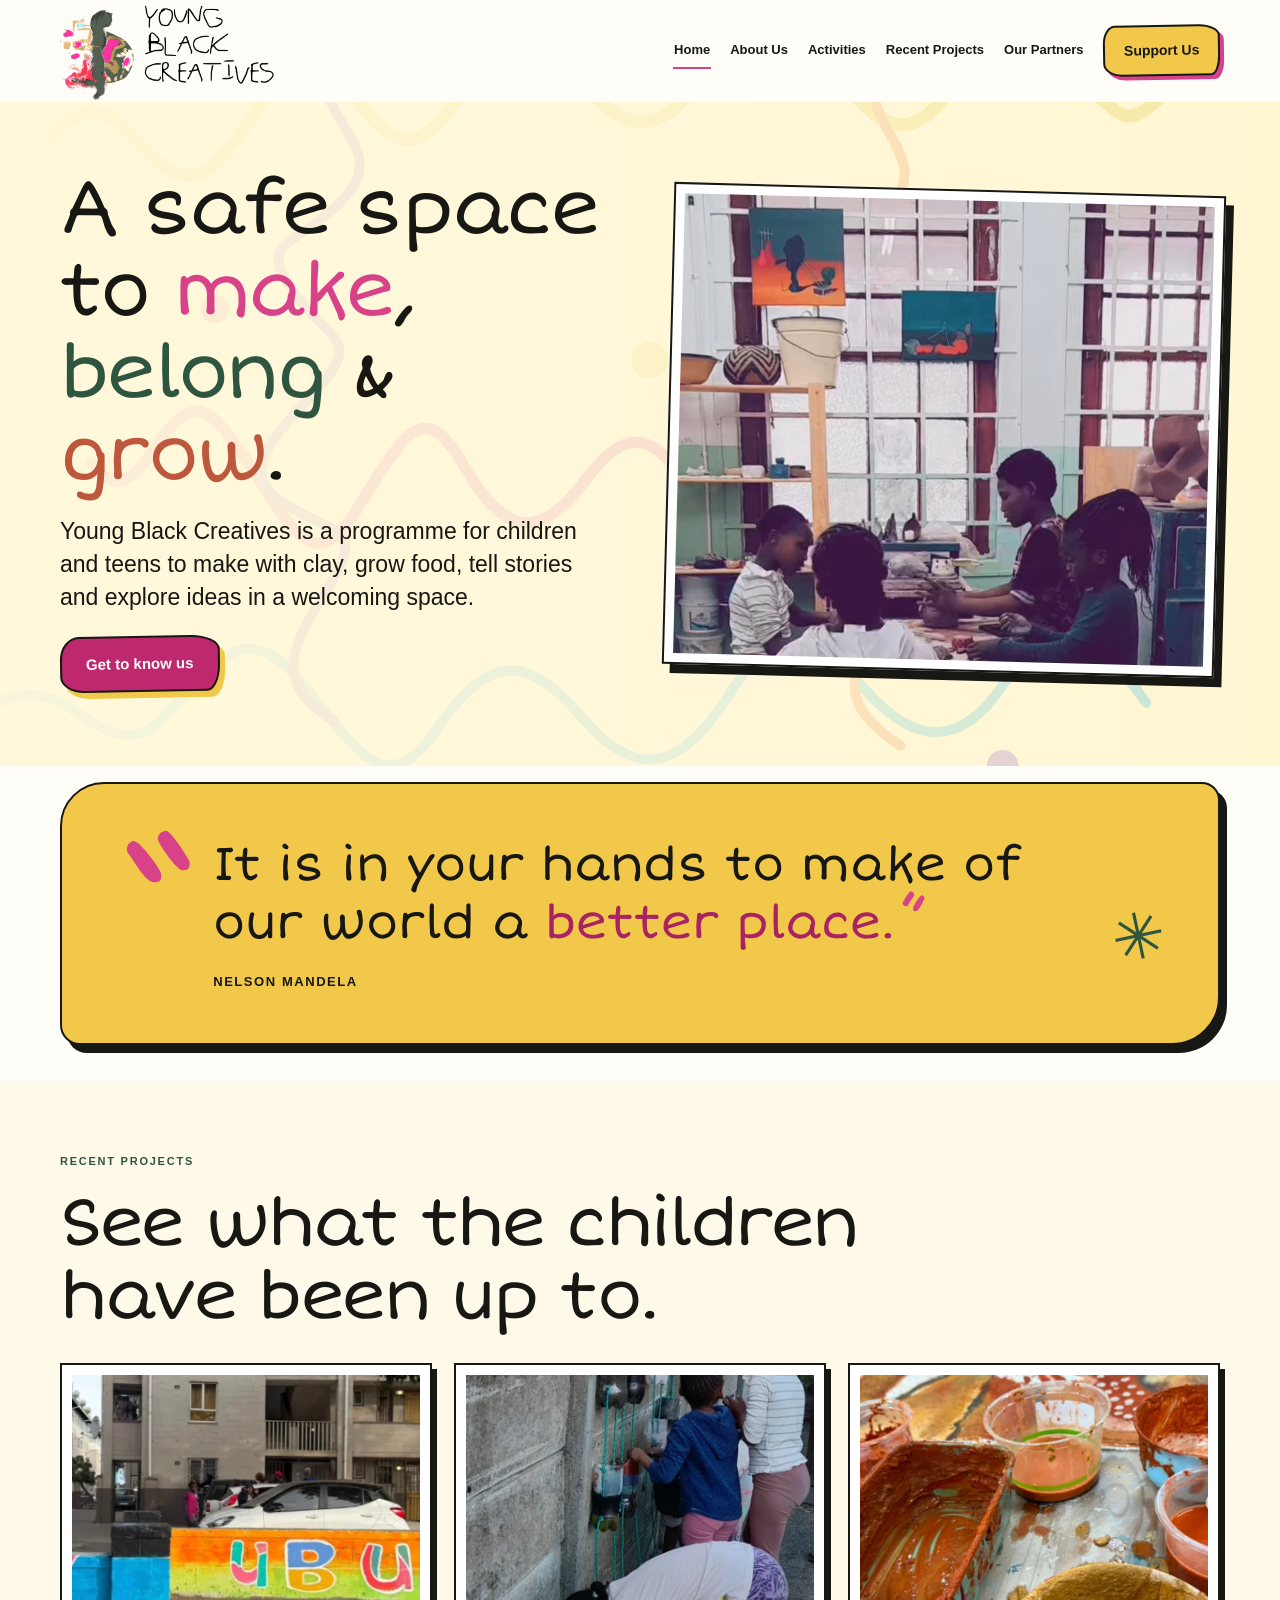
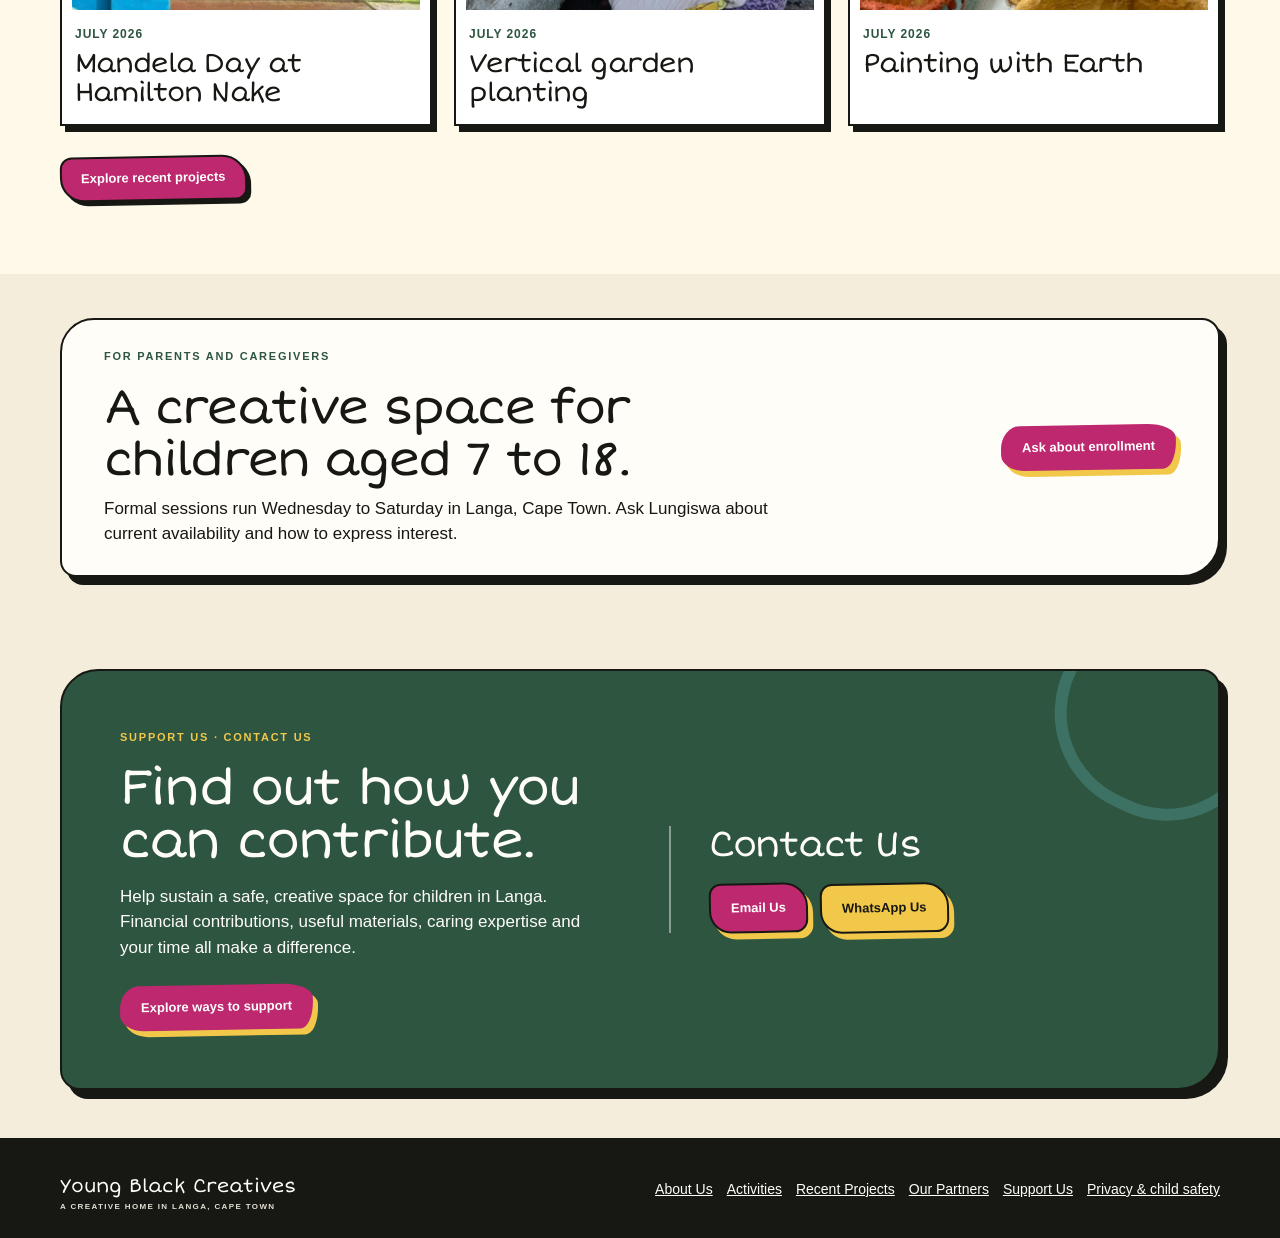
==== commit 0be3892a: "Clarify programme location and schedule" ====
--- a/render-site/index.html
+++ b/render-site/index.html
@@ -52,7 +52,7 @@
 <a class="button home-project-link" href="recent-projects.html">Explore recent projects</a>
 </div>
 </section>
-<section class="home-enrollment" aria-labelledby="home-enrollment-title"><div class="wrap home-enrollment-inner"><div><p class="eyebrow">For parents and caregivers</p><h2 id="home-enrollment-title">A creative space for children aged 7 to 18.</h2><p>Formal sessions run Wednesday to Saturday. Ask Lungiswa about current availability and how to express interest.</p></div><a class="button home-enrollment-button" href="mailto:lungijoeceramics@gmail.com?subject=Enquiry%20about%20joining%20the%20programme&amp;body=Hello%20Lungiswa%2C%0A%0AI%E2%80%99m%20interested%20in%20the%20programme%20for%20my%20child.%20Could%20you%20please%20share%20information%20about%20current%20availability%20and%20next%20steps%3F%0A%0AThank%20you.">Ask about enrollment</a></div></section>
+<section class="home-enrollment" aria-labelledby="home-enrollment-title"><div class="wrap home-enrollment-inner"><div><p class="eyebrow">For parents and caregivers</p><h2 id="home-enrollment-title">A creative space for children aged 7 to 18.</h2><p>Formal sessions run Wednesday to Saturday in Langa, Cape Town. Ask Lungiswa about current availability and how to express interest.</p></div><a class="button home-enrollment-button" href="mailto:lungijoeceramics@gmail.com?subject=Enquiry%20about%20joining%20the%20programme&amp;body=Hello%20Lungiswa%2C%0A%0AI%E2%80%99m%20interested%20in%20the%20programme%20for%20my%20child.%20Could%20you%20please%20share%20information%20about%20current%20availability%20and%20next%20steps%3F%0A%0AThank%20you.">Ask about enrollment</a></div></section>
 <section class="universal-contact" id="contact"><div class="wrap contact-support-layout"><div class="contact-support-copy"><p class="eyebrow">Support Us · Contact Us</p><h2>Find out how you can contribute.</h2><p>Help sustain a safe, creative space for children in Langa. Financial contributions, useful materials, caring expertise and your time all make a difference.</p><a class="button contact-support-cta" href="support-us.html">Explore ways to support</a></div><div class="contact-support-details"><h3>Contact Us</h3><div class="contact-shortcuts"><a class="button contact-email-button" href="mailto:lungijoeceramics@gmail.com?subject=Young%20Black%20Creatives%20enquiry">Email Us</a><a class="button contact-whatsapp-button" href="https://wa.me/27678185313">WhatsApp Us</a></div></div></div></div></section>
 </main>
 <footer class="footer"><div class="wrap"><div class="footer-top"><div class="wordmark">Young Black Creatives<small>A creative home in Langa, Cape Town</small></div><nav class="footer-nav" aria-label="Footer navigation"><a href="about-us.html">About Us</a><a href="activities.html">Activities</a><a href="recent-projects.html">Recent Projects</a><a href="our-partners.html">Our Partners</a><a href="support-us.html">Support Us</a><a href="privacy-child-safety.html">Privacy &amp; child safety</a></nav></div></div></footer>
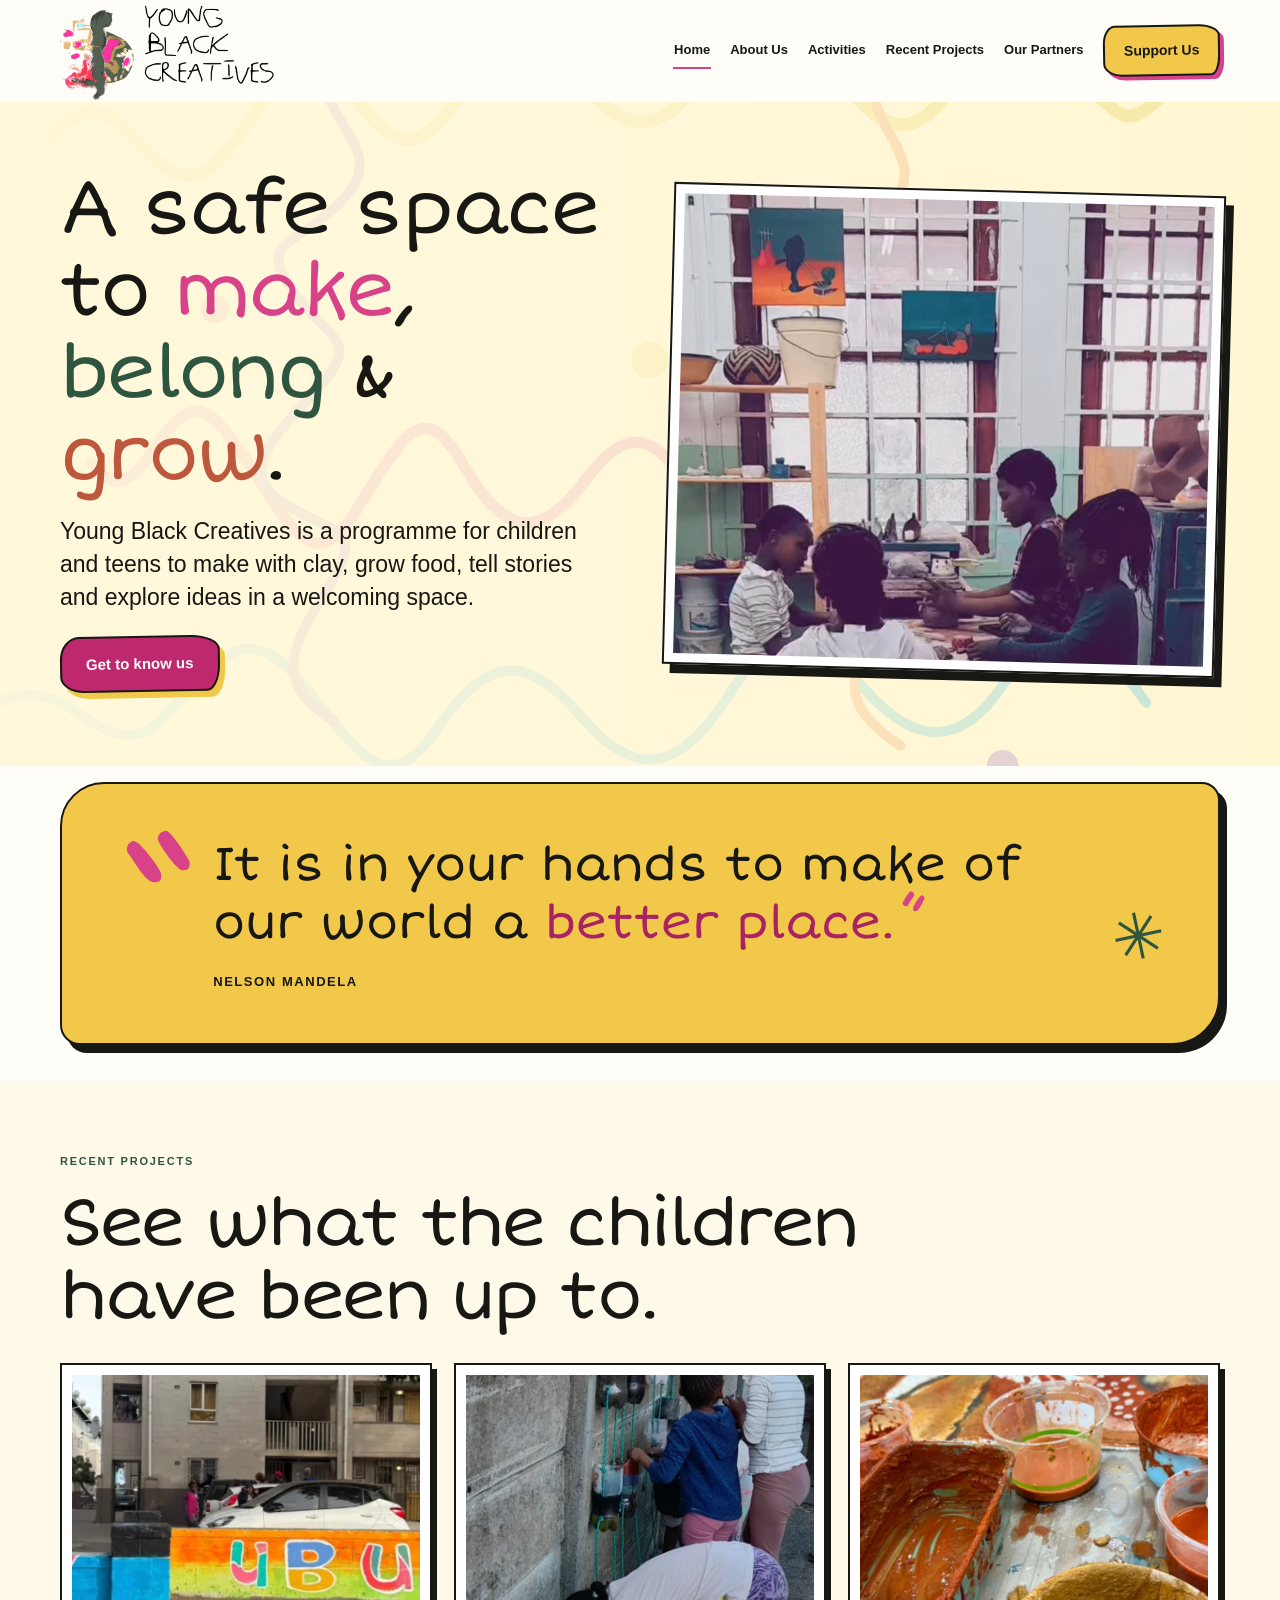
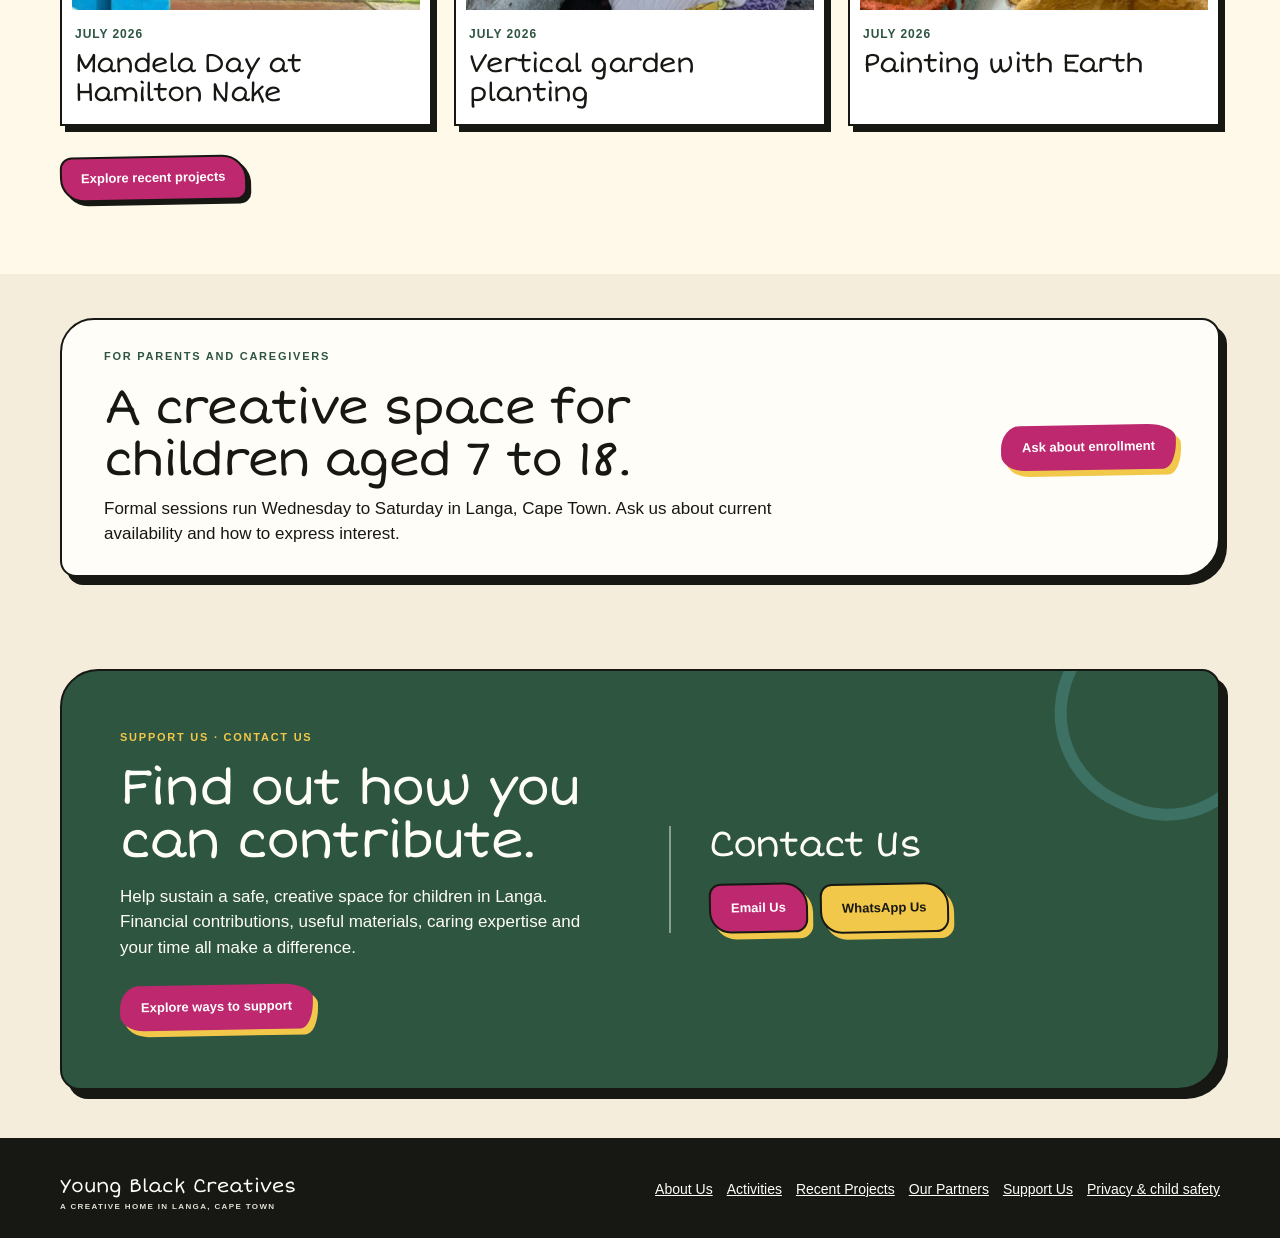
==== commit b9c295dc: "Update enrollment CTA wording" ====
--- a/render-site/index.html
+++ b/render-site/index.html
@@ -52,7 +52,7 @@
 <a class="button home-project-link" href="recent-projects.html">Explore recent projects</a>
 </div>
 </section>
-<section class="home-enrollment" aria-labelledby="home-enrollment-title"><div class="wrap home-enrollment-inner"><div><p class="eyebrow">For parents and caregivers</p><h2 id="home-enrollment-title">A creative space for children aged 7 to 18.</h2><p>Formal sessions run Wednesday to Saturday in Langa, Cape Town. Ask Lungiswa about current availability and how to express interest.</p></div><a class="button home-enrollment-button" href="mailto:lungijoeceramics@gmail.com?subject=Enquiry%20about%20joining%20the%20programme&amp;body=Hello%20Lungiswa%2C%0A%0AI%E2%80%99m%20interested%20in%20the%20programme%20for%20my%20child.%20Could%20you%20please%20share%20information%20about%20current%20availability%20and%20next%20steps%3F%0A%0AThank%20you.">Ask about enrollment</a></div></section>
+<section class="home-enrollment" aria-labelledby="home-enrollment-title"><div class="wrap home-enrollment-inner"><div><p class="eyebrow">For parents and caregivers</p><h2 id="home-enrollment-title">A creative space for children aged 7 to 18.</h2><p>Formal sessions run Wednesday to Saturday in Langa, Cape Town. Ask us about current availability and how to express interest.</p></div><a class="button home-enrollment-button" href="mailto:lungijoeceramics@gmail.com?subject=Enquiry%20about%20joining%20the%20programme&amp;body=Hello%20Lungiswa%2C%0A%0AI%E2%80%99m%20interested%20in%20the%20programme%20for%20my%20child.%20Could%20you%20please%20share%20information%20about%20current%20availability%20and%20next%20steps%3F%0A%0AThank%20you.">Ask about enrollment</a></div></section>
 <section class="universal-contact" id="contact"><div class="wrap contact-support-layout"><div class="contact-support-copy"><p class="eyebrow">Support Us · Contact Us</p><h2>Find out how you can contribute.</h2><p>Help sustain a safe, creative space for children in Langa. Financial contributions, useful materials, caring expertise and your time all make a difference.</p><a class="button contact-support-cta" href="support-us.html">Explore ways to support</a></div><div class="contact-support-details"><h3>Contact Us</h3><div class="contact-shortcuts"><a class="button contact-email-button" href="mailto:lungijoeceramics@gmail.com?subject=Young%20Black%20Creatives%20enquiry">Email Us</a><a class="button contact-whatsapp-button" href="https://wa.me/27678185313">WhatsApp Us</a></div></div></div></div></section>
 </main>
 <footer class="footer"><div class="wrap"><div class="footer-top"><div class="wordmark">Young Black Creatives<small>A creative home in Langa, Cape Town</small></div><nav class="footer-nav" aria-label="Footer navigation"><a href="about-us.html">About Us</a><a href="activities.html">Activities</a><a href="recent-projects.html">Recent Projects</a><a href="our-partners.html">Our Partners</a><a href="support-us.html">Support Us</a><a href="privacy-child-safety.html">Privacy &amp; child safety</a></nav></div></div></footer>
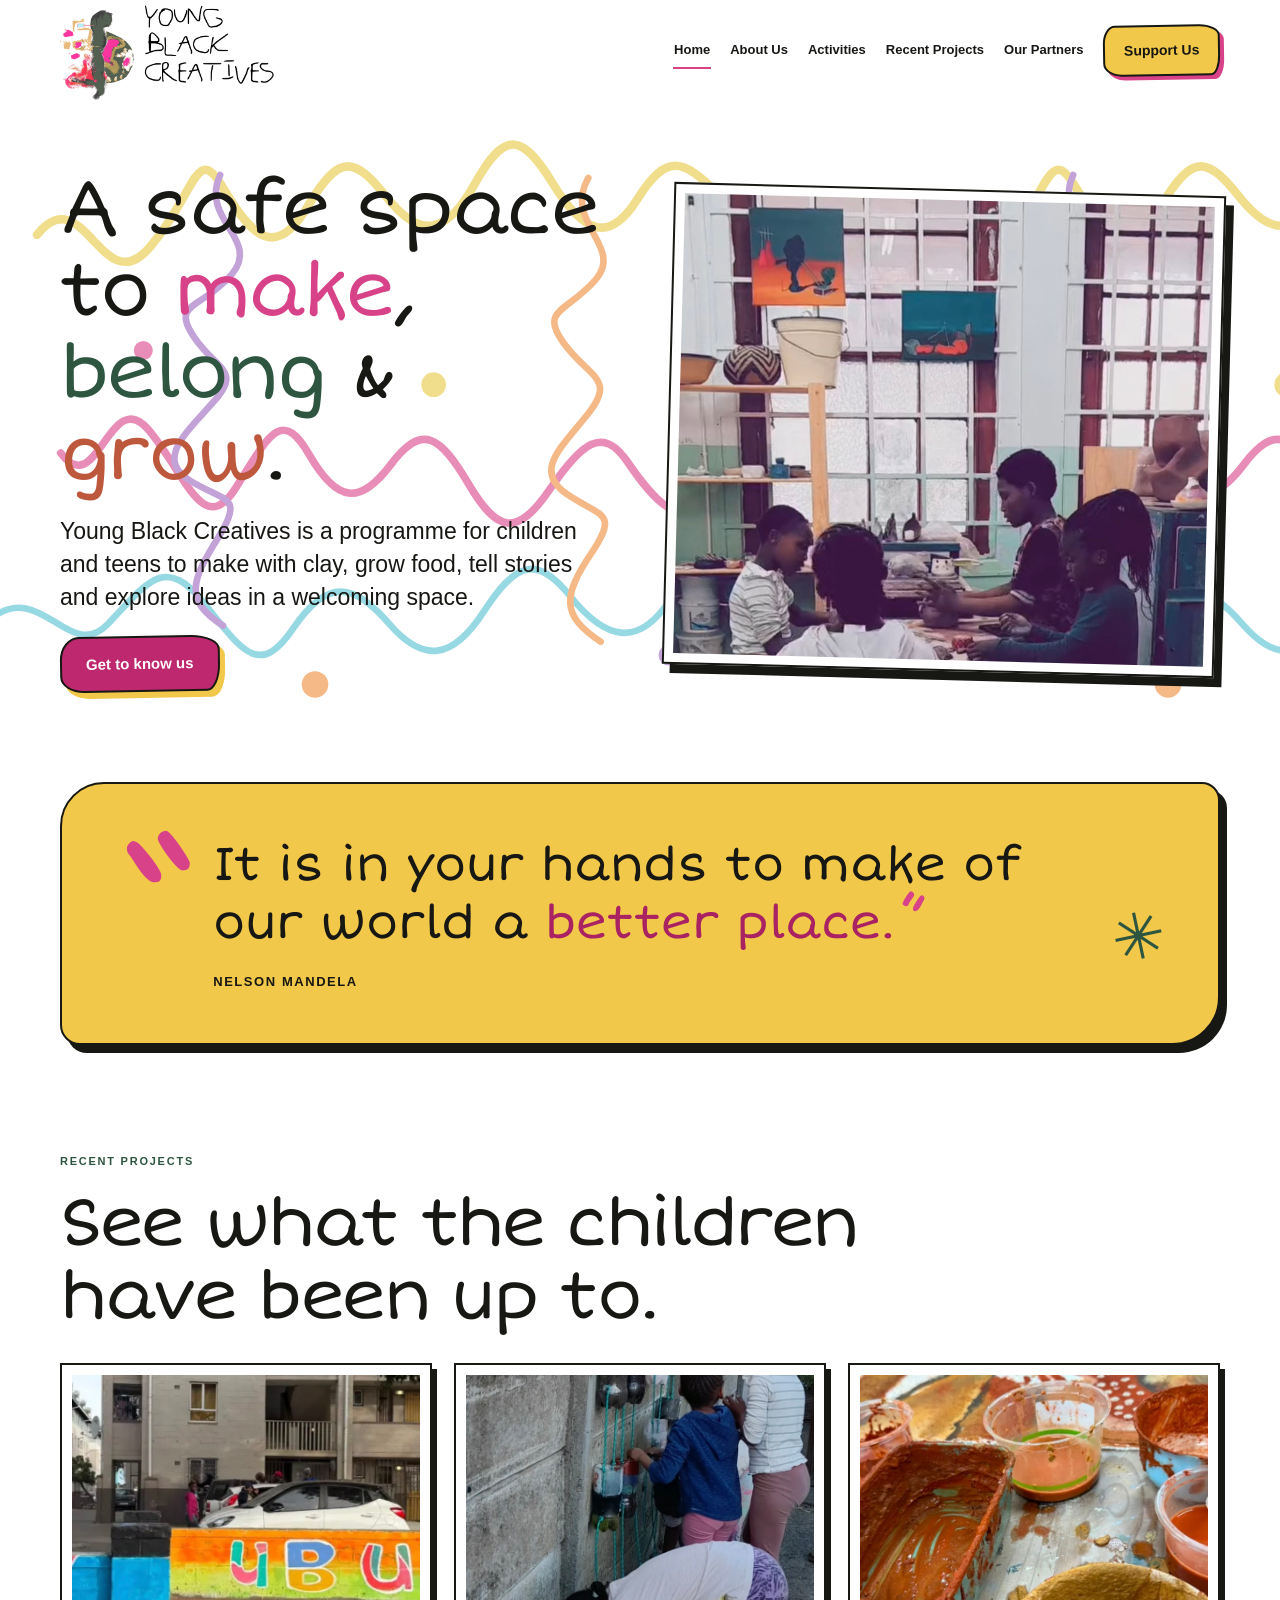
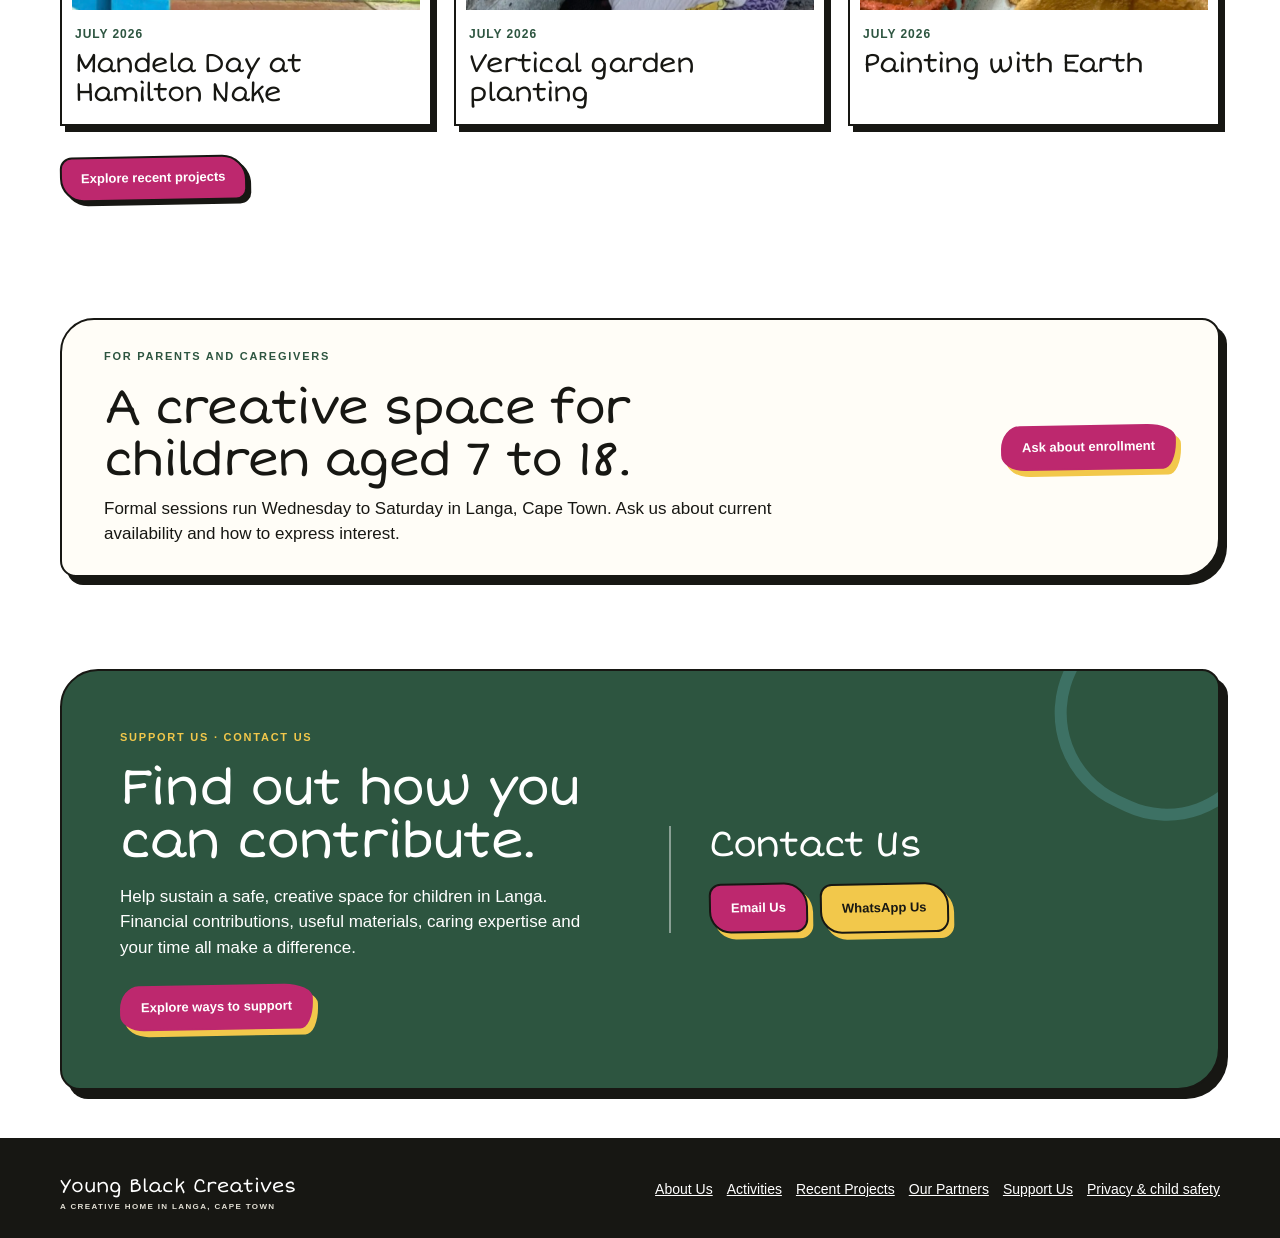
==== commit 2ea75a3f: "Set site section backgrounds to white" ====
--- a/render-site/index.html
+++ b/render-site/index.html
@@ -1,10 +1,11 @@
 <!doctype html>
 <html lang="en">
 <head>
+<link rel="icon" type="image/png" href="assets/young-black-creatives-favicon.png">
 <meta charset="utf-8">
 <meta name="viewport" content="width=device-width, initial-scale=1">
 <meta name="description" content="Young Black Creatives is a creative programme for children in Langa, Cape Town, exploring clay, gardening, art and storytelling.">
-<meta name="theme-color" content="#fffdf7">
+<meta name="theme-color" content="#ffffff">
 <title>A creative home in Langa | Young Black Creatives</title>
 <link rel="stylesheet" href="site.css">
 </head>
--- a/render-site/site.css
+++ b/render-site/site.css
@@ -409,3 +409,41 @@
 .privacy-contact-links{display:flex;flex-wrap:wrap;gap:18px}
 .privacy-contact-links a{color:var(--leaf);font-weight:800;text-underline-offset:4px}
 @media(max-width:720px){.home-enrollment-inner{align-items:flex-start;flex-direction:column}.privacy-layout{grid-template-columns:1fr}.privacy-layout article:last-child{grid-column:auto}}
+.activities-list{grid-template-columns:repeat(3,minmax(0,1fr));gap:22px;align-items:stretch}
+.activity-photo-card{overflow:hidden;border:2px solid var(--ink);background:#fff;box-shadow:5px 6px 0 var(--ink)}
+.activity-photo-card:nth-child(3n+2){background:#fae9ac}
+.activity-photo-card:nth-child(3n){background:#eec2d7}
+.activity-photo-card figure{margin:0;border-bottom:2px solid var(--ink);background:#f5eddc}
+.activity-photo-card figure img{display:block;width:100%;height:auto;aspect-ratio:4/3;object-fit:cover;object-position:center}
+.activity-photo-card:nth-child(1) figure img{object-position:60% center}
+.activity-photo-card:nth-child(2) figure img{object-position:center 55%}
+.activity-photo-card:nth-child(7) figure img{object-position:center 45%}
+.activity-photo-card figcaption{padding:8px 14px;background:var(--paper);font-size:13px;line-height:1.45;font-weight:700}
+.activity-photo-card>div{padding:20px}
+.activity-photo-card h3{margin:0 0 9px;font-size:23px}
+.activity-photo-card p{margin:0;font-size:16px;line-height:1.65}
+@media(max-width:900px){.activities-list{grid-template-columns:repeat(2,minmax(0,1fr))}}
+
+/* Use white as the page canvas; retain the brand colors on cards and calls to action. */
+:root{--paper:#fff}
+body,.site-header,.founder-section,.scribble-band,.home-community,.home-support-section,.home-projects,.project-photo-gallery,.timeline-gallery,.partners-honest,.partners-network,.support-picker-section,.universal-contact,.current-sponsor-section,.home-enrollment,.privacy-content{background-color:#fff}
+.hero,.home-hero,.page-hero{background-color:#fff}
+.hero:before{background:linear-gradient(90deg,rgba(255,255,255,.97),rgba(255,255,255,.87) 58%,rgba(255,255,255,.5))}
+.page-hero:before{background:rgba(255,255,255,.82)}
+.home-hero{background-image:url('assets/doodle-pattern.svg')}
+.home-hero:before{background:linear-gradient(90deg,rgba(255,255,255,.96),rgba(255,255,255,.88) 55%,rgba(255,255,255,.6))}
+.timeline-hero{background:linear-gradient(110deg,#fff 0 53%,#f5cbe0 53%)}
+.support-hero{background:linear-gradient(105deg,#fff 0 59%,#d9eeeb 59%)}
+.support-picker-section,.home-community,.home-support-section,.home-projects,.project-photo-gallery,.timeline-gallery,.partners-network,.universal-contact,.current-sponsor-section,.home-enrollment{background-color:#fff}
+.timeline-image-collage,.activity-photo-card figure{background:#fff}
+@media(max-width:560px){.activities-list{grid-template-columns:1fr}}
+
+/* Keep section canvases white while preserving color on cards and controls. */
+section[class]{background:#fff}
+section[class]::before{background:none}
+.highlight{background:#fff;color:var(--ink)}
+.highlight .eyebrow{color:var(--leaf)}
+
+/* White section canvas with the colorful doodles still visible on the homepage. */
+.hero.home-hero{background-color:#fff;background-image:url('assets/doodle-pattern.svg');}
+.hero.home-hero::before{background:rgba(255,255,255,.16)}
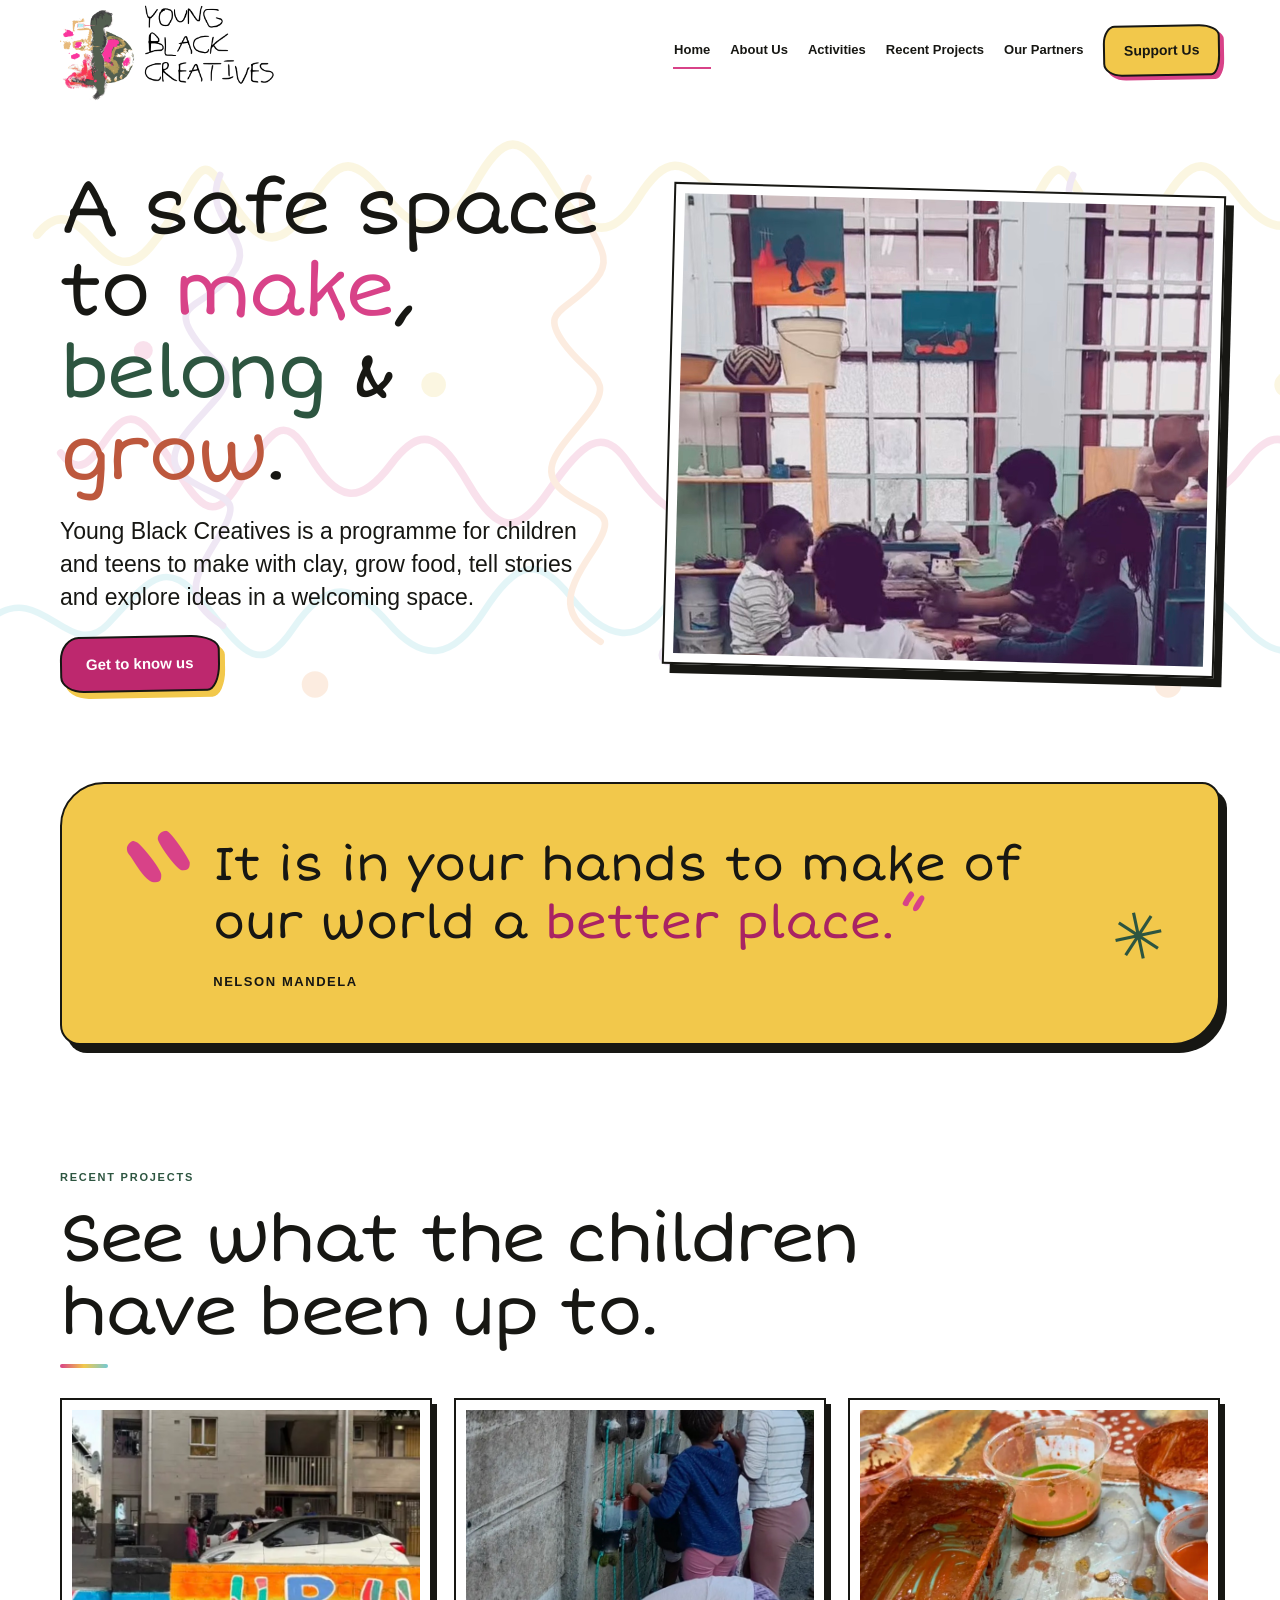
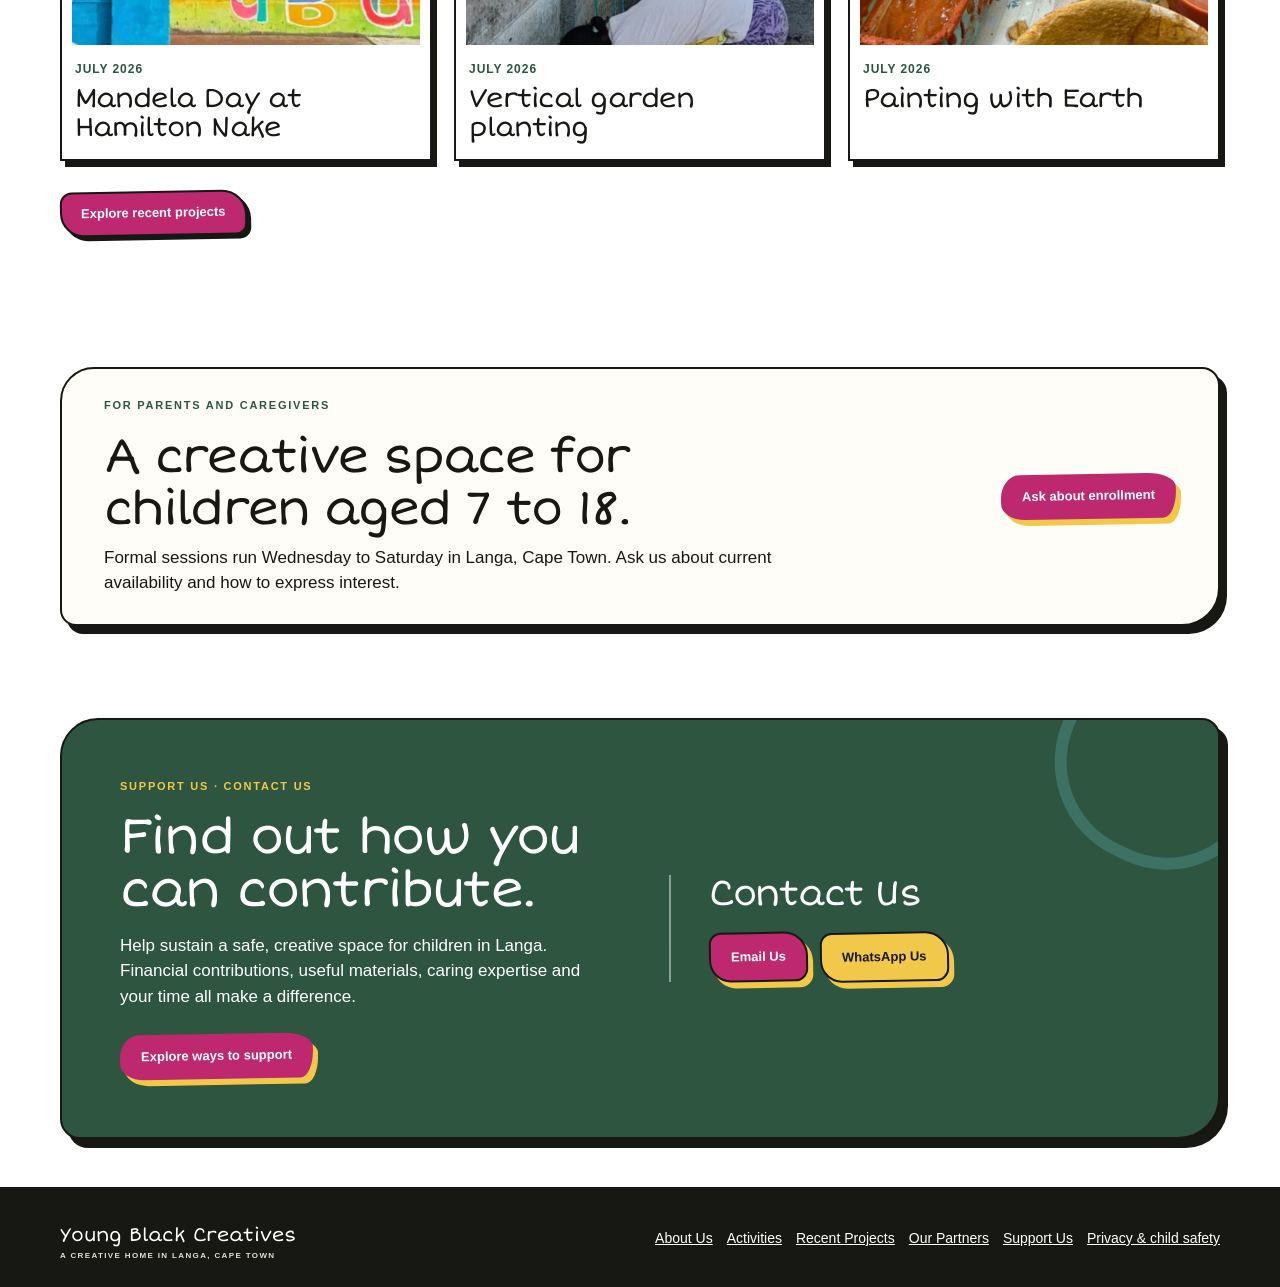
==== commit 0065cd18: "Update website contact email address" ====
--- a/render-site/index.html
+++ b/render-site/index.html
@@ -53,8 +53,8 @@
 <a class="button home-project-link" href="recent-projects.html">Explore recent projects</a>
 </div>
 </section>
-<section class="home-enrollment" aria-labelledby="home-enrollment-title"><div class="wrap home-enrollment-inner"><div><p class="eyebrow">For parents and caregivers</p><h2 id="home-enrollment-title">A creative space for children aged 7 to 18.</h2><p>Formal sessions run Wednesday to Saturday in Langa, Cape Town. Ask us about current availability and how to express interest.</p></div><a class="button home-enrollment-button" href="mailto:lungijoeceramics@gmail.com?subject=Enquiry%20about%20joining%20the%20programme&amp;body=Hello%20Lungiswa%2C%0A%0AI%E2%80%99m%20interested%20in%20the%20programme%20for%20my%20child.%20Could%20you%20please%20share%20information%20about%20current%20availability%20and%20next%20steps%3F%0A%0AThank%20you.">Ask about enrollment</a></div></section>
-<section class="universal-contact" id="contact"><div class="wrap contact-support-layout"><div class="contact-support-copy"><p class="eyebrow">Support Us · Contact Us</p><h2>Find out how you can contribute.</h2><p>Help sustain a safe, creative space for children in Langa. Financial contributions, useful materials, caring expertise and your time all make a difference.</p><a class="button contact-support-cta" href="support-us.html">Explore ways to support</a></div><div class="contact-support-details"><h3>Contact Us</h3><div class="contact-shortcuts"><a class="button contact-email-button" href="mailto:lungijoeceramics@gmail.com?subject=Young%20Black%20Creatives%20enquiry">Email Us</a><a class="button contact-whatsapp-button" href="https://wa.me/27678185313">WhatsApp Us</a></div></div></div></div></section>
+<section class="home-enrollment" aria-labelledby="home-enrollment-title"><div class="wrap home-enrollment-inner"><div><p class="eyebrow">For parents and caregivers</p><h2 id="home-enrollment-title">A creative space for children aged 7 to 18.</h2><p>Formal sessions run Wednesday to Saturday in Langa, Cape Town. Ask us about current availability and how to express interest.</p></div><a class="button home-enrollment-button" href="mailto:youngblackcreativesct@gmail.com?subject=Enquiry%20about%20joining%20the%20programme&amp;body=Hello%20Lungiswa%2C%0A%0AI%E2%80%99m%20interested%20in%20the%20programme%20for%20my%20child.%20Could%20you%20please%20share%20information%20about%20current%20availability%20and%20next%20steps%3F%0A%0AThank%20you.">Ask about enrollment</a></div></section>
+<section class="universal-contact" id="contact"><div class="wrap contact-support-layout"><div class="contact-support-copy"><p class="eyebrow">Support Us · Contact Us</p><h2>Find out how you can contribute.</h2><p>Help sustain a safe, creative space for children in Langa. Financial contributions, useful materials, caring expertise and your time all make a difference.</p><a class="button contact-support-cta" href="support-us.html">Explore ways to support</a></div><div class="contact-support-details"><h3>Contact Us</h3><div class="contact-shortcuts"><a class="button contact-email-button" href="mailto:youngblackcreativesct@gmail.com?subject=Young%20Black%20Creatives%20enquiry">Email Us</a><a class="button contact-whatsapp-button" href="https://wa.me/27678185313">WhatsApp Us</a></div></div></div></div></section>
 </main>
 <footer class="footer"><div class="wrap"><div class="footer-top"><div class="wordmark">Young Black Creatives<small>A creative home in Langa, Cape Town</small></div><nav class="footer-nav" aria-label="Footer navigation"><a href="about-us.html">About Us</a><a href="activities.html">Activities</a><a href="recent-projects.html">Recent Projects</a><a href="our-partners.html">Our Partners</a><a href="support-us.html">Support Us</a><a href="privacy-child-safety.html">Privacy &amp; child safety</a></nav></div></div></footer>
 </body>
--- a/render-site/site.css
+++ b/render-site/site.css
@@ -191,7 +191,7 @@
 
 .founder-interview{display:grid;grid-template-columns:minmax(0,.8fr) minmax(0,1.2fr);align-items:center;gap:32px;margin-top:56px;padding:28px;background:#fff;border:2px solid var(--ink);border-radius:28px;box-shadow:7px 8px 0 var(--ink)}
 .founder-interview-copy .section-title{margin-bottom:12px}
-.founder-interview-video{display:block;width:100%;max-height:560px;aspect-ratio:16/9;object-fit:contain;background:#171717;border-radius:20px}
+.founder-interview-video,.founder-interview-poster{display:block;width:100%;max-height:560px;aspect-ratio:16/9;background:#171717;border-radius:20px;overflow:hidden}.founder-interview-video{border:0}.founder-interview-poster{position:relative;text-decoration:none}.founder-interview-poster img{display:block;width:100%;height:100%;object-fit:cover}.founder-interview-play{position:absolute;top:50%;left:50%;display:grid;width:72px;height:72px;place-items:center;padding-left:5px;transform:translate(-50%,-50%);border:2px solid #fff;border-radius:50%;background:var(--berry);color:#fff;font:700 26px/1 Arial,sans-serif;box-shadow:4px 5px 0 var(--ink)}.founder-interview-poster:focus-visible{outline:3px solid var(--leaf);outline-offset:5px}
 @media(max-width:820px){.founder-interview{grid-template-columns:1fr;gap:18px;margin-top:36px;padding:18px}.founder-interview-video{aspect-ratio:16/9}}
 
 .home-projects{background:#fff9e9;padding-top:72px;padding-bottom:74px}
@@ -270,9 +270,8 @@
 .network-card-copy h3{font-size:25px;line-height:1.12;margin:0 0 10px}
 .network-card-copy p:not(.eyebrow){font:15px/1.55 Arial,sans-serif;margin:0 0 14px}
 .network-card-copy a{display:inline-block;color:#174c3a;font:700 13px/1.4 Arial,sans-serif;text-decoration-thickness:2px;text-underline-offset:3px}
-.network-card-stage{background:#f1c7dc}
+.network-card-sanusi{background:#f1c7dc}
 .partner-symbol{display:inline-flex;align-items:center;justify-content:center;width:44px;height:44px;margin-bottom:12px;border-radius:50%;background:#fff;border:2px solid var(--ink);font-size:26px}
-.network-card-art{display:flex;align-items:center;justify-content:center;gap:10px;min-height:144px;background:linear-gradient(130deg,#f4cf55 0 34%,#d84288 34% 67%,#9ed0cf 67%);font:900 clamp(18px,2vw,27px)/1 Arial,sans-serif;letter-spacing:.03em;color:#171713;text-shadow:2px 2px #fff}
 .partner-note{margin:28px 0 0;font:13px/1.5 Arial,sans-serif;color:#55534c}
 @media(max-width:900px){.partners-card-grid{grid-template-columns:repeat(2,minmax(0,1fr))}}
 @media(max-width:620px){.honest-photo-grid{grid-template-columns:1fr;grid-template-rows:auto}.partner-photo-wide{grid-row:auto}.partner-photo-wide img{min-height:260px}.honest-photo-grid .partner-photo:not(.partner-photo-wide) img{height:250px}.honest-logo-tile{min-height:160px}.partners-card-grid{grid-template-columns:1fr}.network-card{transform:none}.network-card>img{height:240px}}
@@ -447,3 +446,19 @@
 /* White section canvas with the colorful doodles still visible on the homepage. */
 .hero.home-hero{background-color:#fff;background-image:url('assets/doodle-pattern.svg');}
 .hero.home-hero::before{background:rgba(255,255,255,.16)}
+
+/* Keep the hero doodles decorative and give its text a clean, readable wash. */
+.hero.home-hero::before{background:rgba(255,255,255,.78)}
+
+/* Restore the doodle artwork on interior page heroes over a white canvas. */
+section.page-hero{background:#fff url('assets/doodle-pattern.svg') center/cover no-repeat}
+section.page-hero::before{background:rgba(255,255,255,.78)}
+
+/* White section canvases, separated with light rules, spacing and small brand accents. */
+main>section[class]{background-color:#fff}
+main>section+section{border-top:1px solid #e6e2d9}
+main>.section{padding-block:clamp(60px,7vw,88px)}
+.section-title::after{content:"";display:block;width:48px;height:4px;margin-top:15px;border-radius:99px;background:linear-gradient(90deg,var(--berry),var(--sun),var(--sky))}
+
+/* Remove section-wide rules; retain spacing and heading accents. */
+main>section+section{border-top:0}
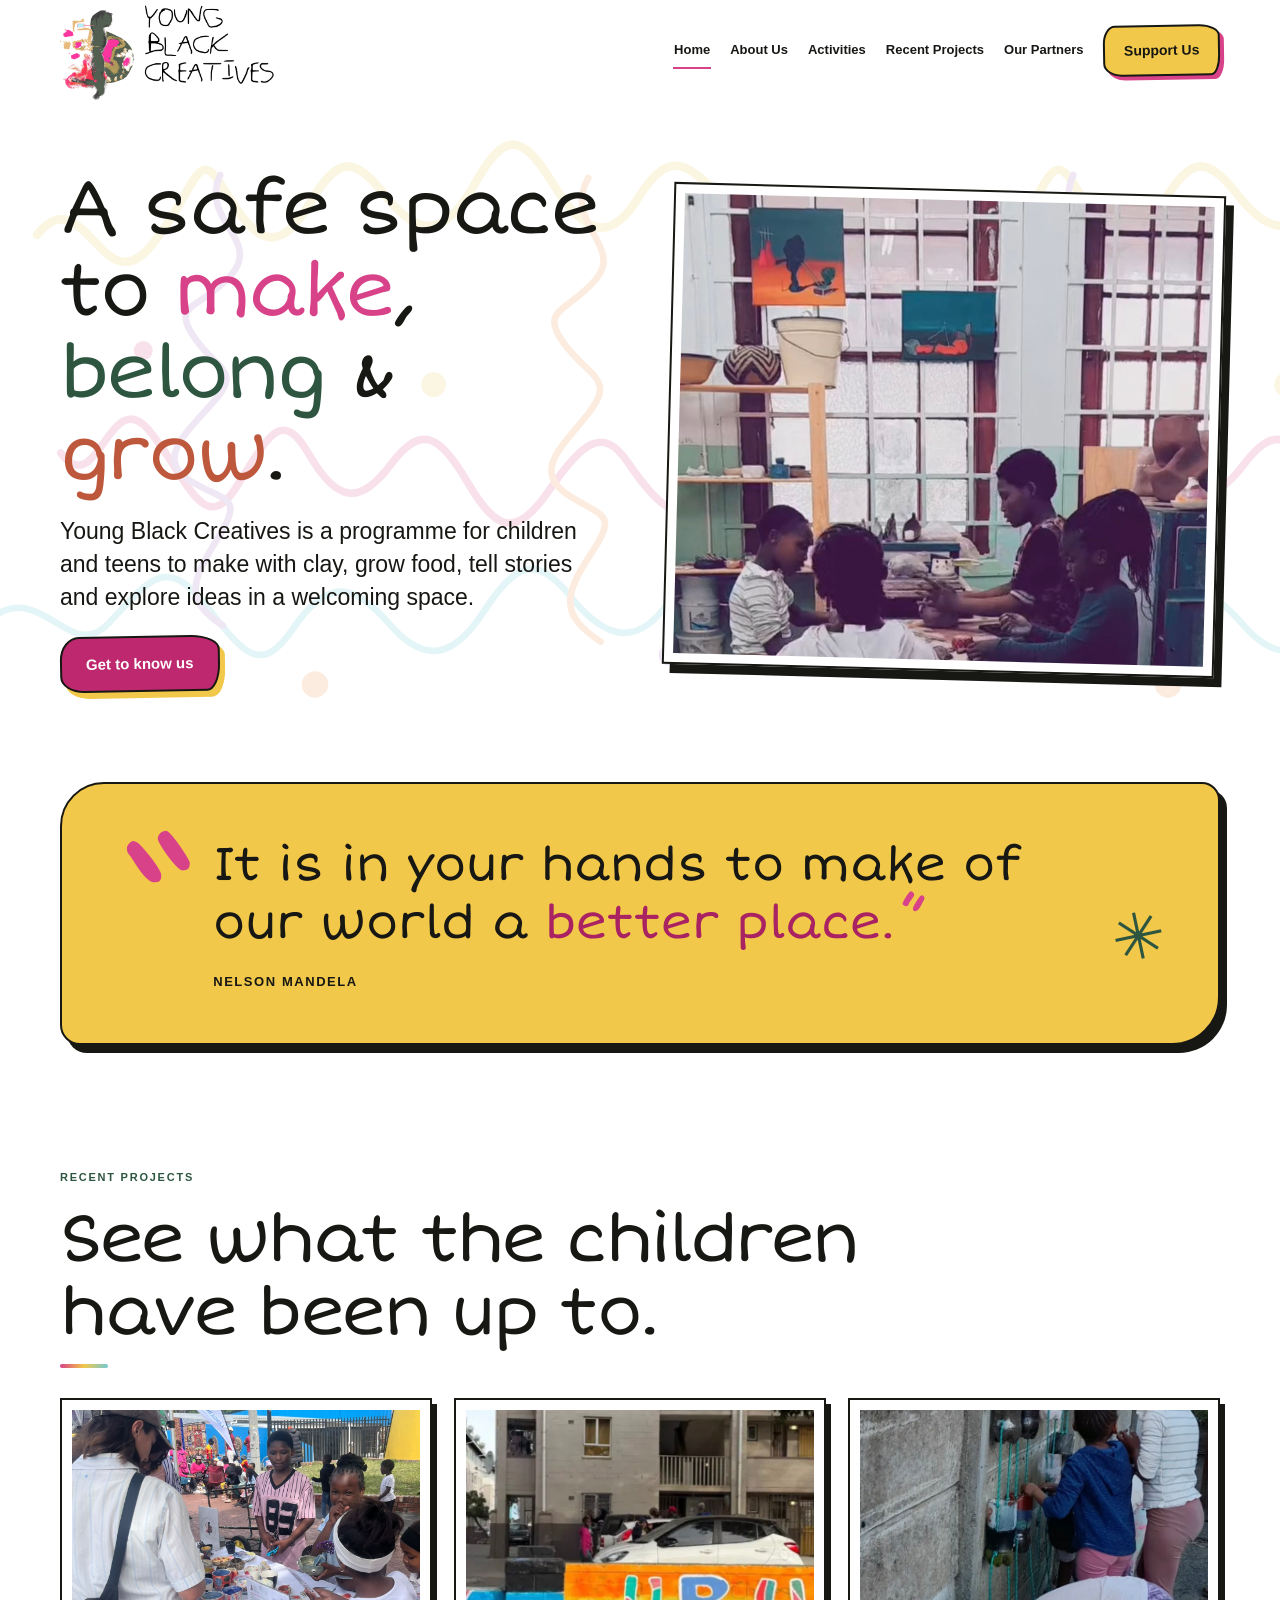
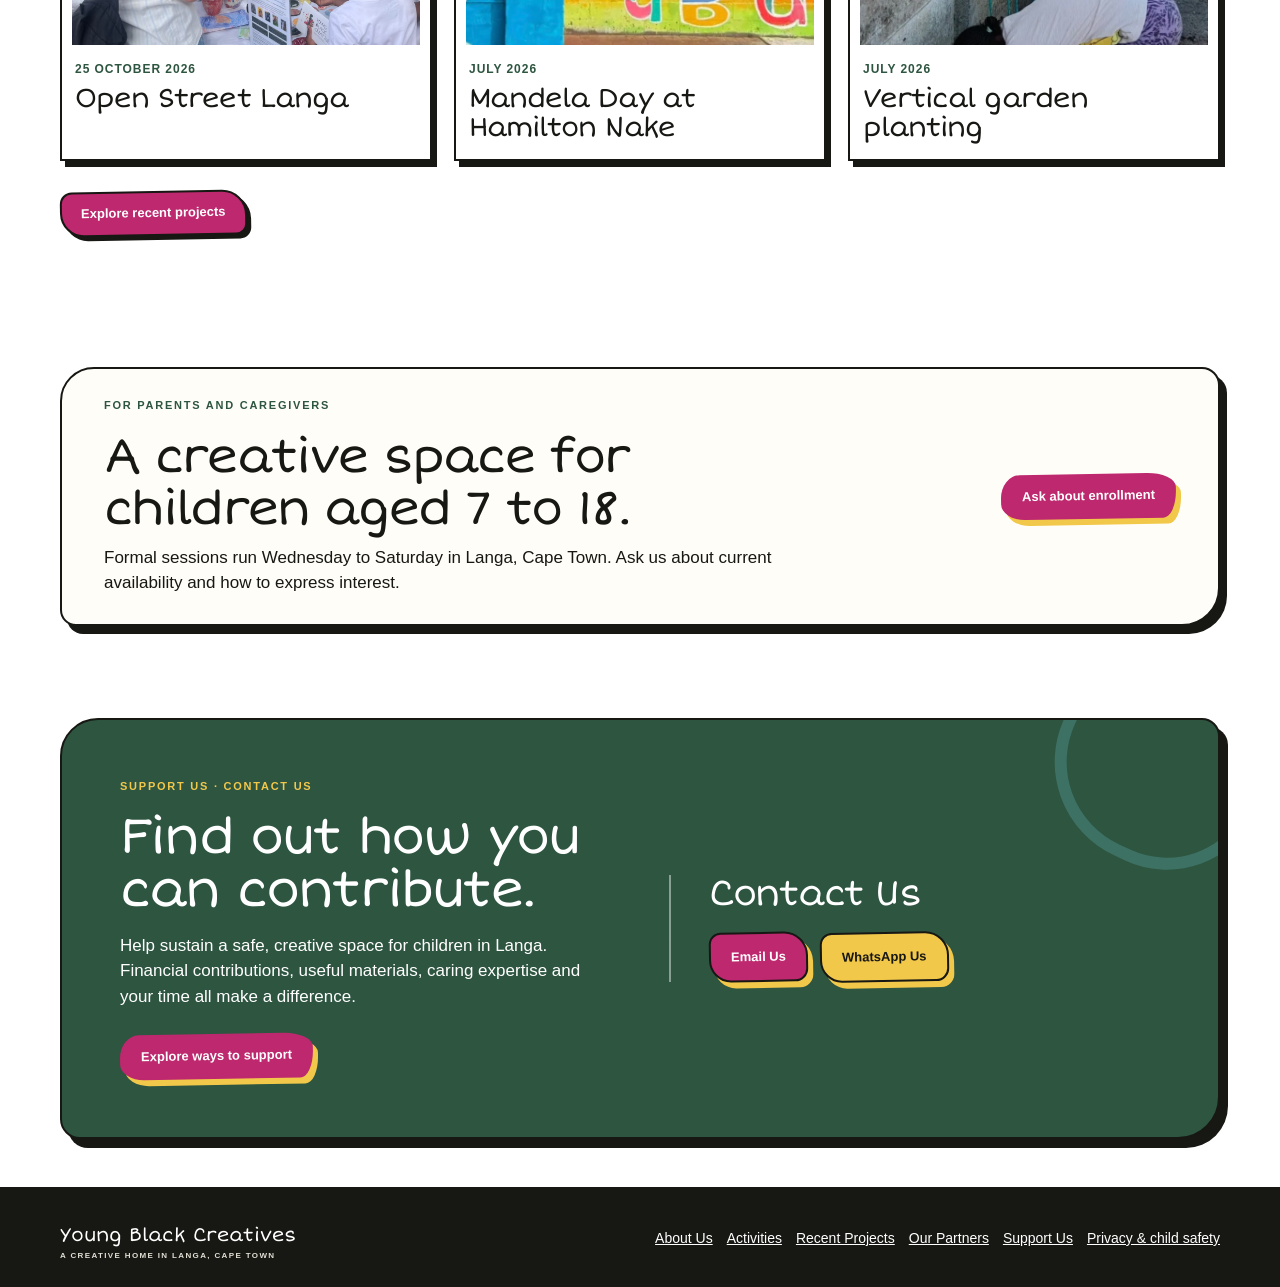
==== commit 348d2aeb: "Update recent projects and theatre activity photo" ====
--- a/render-site/index.html
+++ b/render-site/index.html
@@ -37,6 +37,10 @@
 <p class="eyebrow">Recent projects</p>
 <h2 class="section-title">See what the children have been up to.</h2>
 <div class="home-project-grid">
+<a class="home-project-card" href="recent-projects.html#open-street-langa-2026">
+<img src="assets/images/open-street-langa-market.jpg" alt="Children showing their handmade ceramic pieces at a market stall during Open Street Langa">
+<span class="home-project-date">25 October 2026</span><h3>Open Street Langa</h3>
+</a>
 <a class="home-project-card" href="recent-projects.html#mandela-day-2026">
 <img src="assets/images/langa-community-mural.jpg" alt="Colorful UBU mural on a community wall in Langa">
 <span class="home-project-date">July 2026</span><h3>Mandela Day at Hamilton Nake</h3>
@@ -44,10 +48,6 @@
 <a class="home-project-card" href="recent-projects.html#vertical-garden-2026">
 <img src="assets/images/vertical-garden.jpg" alt="Children working together on a vertical garden">
 <span class="home-project-date">July 2026</span><h3>Vertical garden planting</h3>
-</a>
-<a class="home-project-card" href="recent-projects.html#mud-painting-2026">
-<img src="assets/images/earth-paint-palette.jpg" alt="Bowls of earth pigments in ochre, rust, charcoal and yellow">
-<span class="home-project-date">July 2026</span><h3>Painting with Earth</h3>
 </a>
 </div>
 <a class="button home-project-link" href="recent-projects.html">Explore recent projects</a>
--- a/render-site/site.css
+++ b/render-site/site.css
@@ -416,6 +416,7 @@
 .activity-photo-card figure img{display:block;width:100%;height:auto;aspect-ratio:4/3;object-fit:cover;object-position:center}
 .activity-photo-card:nth-child(1) figure img{object-position:60% center}
 .activity-photo-card:nth-child(2) figure img{object-position:center 55%}
+.activity-photo-card:nth-child(4) figure img{object-position:center 36%}
 .activity-photo-card:nth-child(7) figure img{object-position:center 45%}
 .activity-photo-card figcaption{padding:8px 14px;background:var(--paper);font-size:13px;line-height:1.45;font-weight:700}
 .activity-photo-card>div{padding:20px}
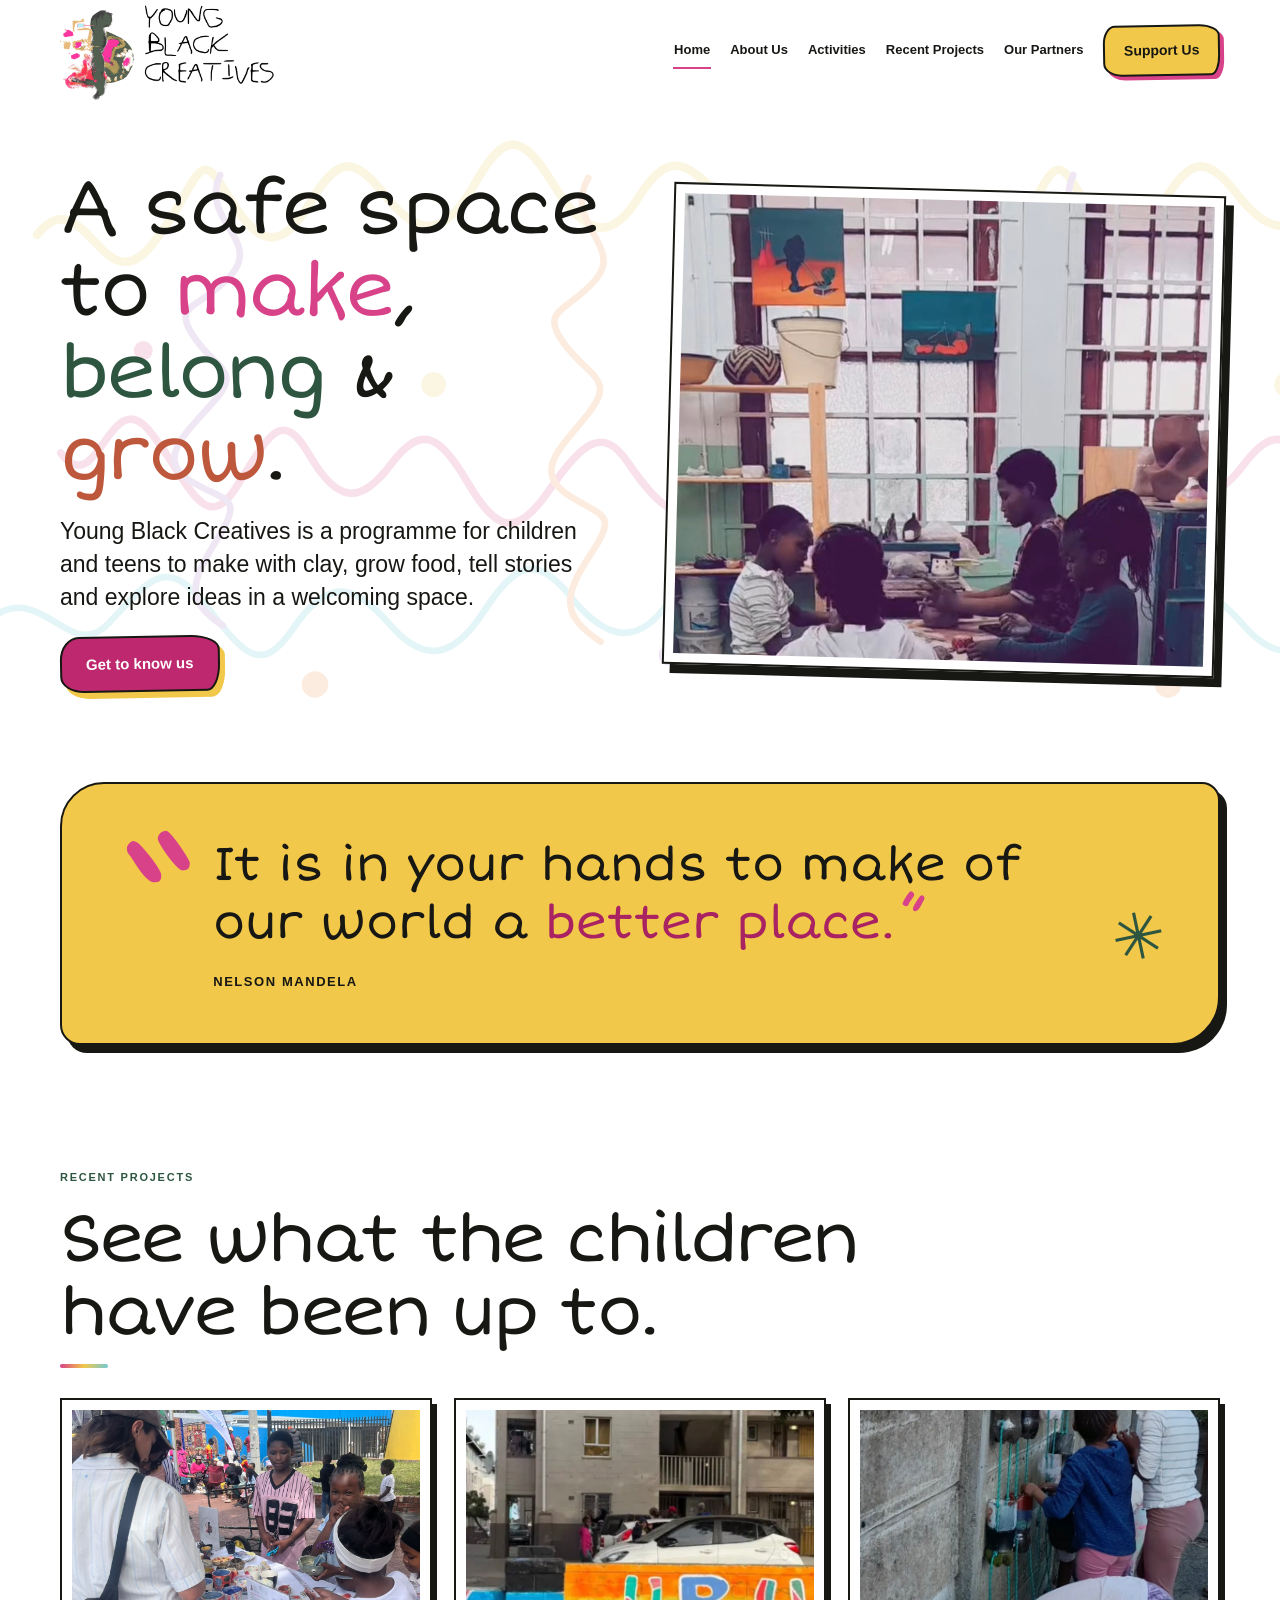
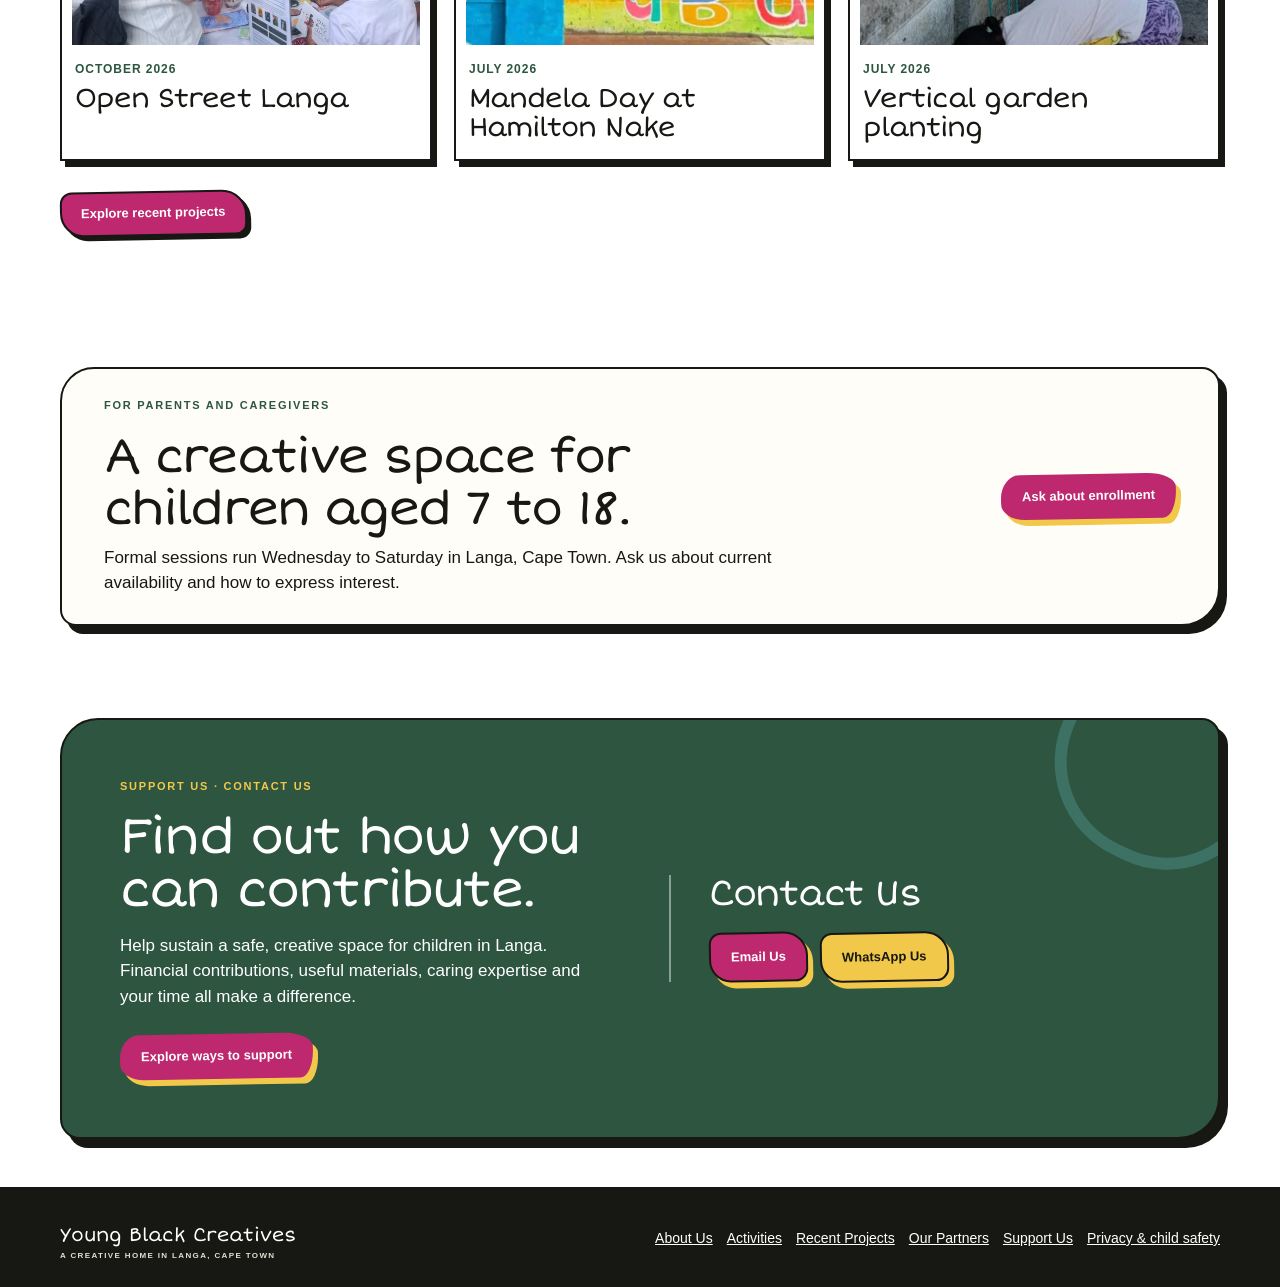
==== commit 8a3b4aa1: "Simplify Open Street Langa timeline date" ====
--- a/render-site/index.html
+++ b/render-site/index.html
@@ -39,7 +39,7 @@
 <div class="home-project-grid">
 <a class="home-project-card" href="recent-projects.html#open-street-langa-2026">
 <img src="assets/images/open-street-langa-market.jpg" alt="Children showing their handmade ceramic pieces at a market stall during Open Street Langa">
-<span class="home-project-date">25 October 2026</span><h3>Open Street Langa</h3>
+<span class="home-project-date">October 2026</span><h3>Open Street Langa</h3>
 </a>
 <a class="home-project-card" href="recent-projects.html#mandela-day-2026">
 <img src="assets/images/langa-community-mural.jpg" alt="Colorful UBU mural on a community wall in Langa">
